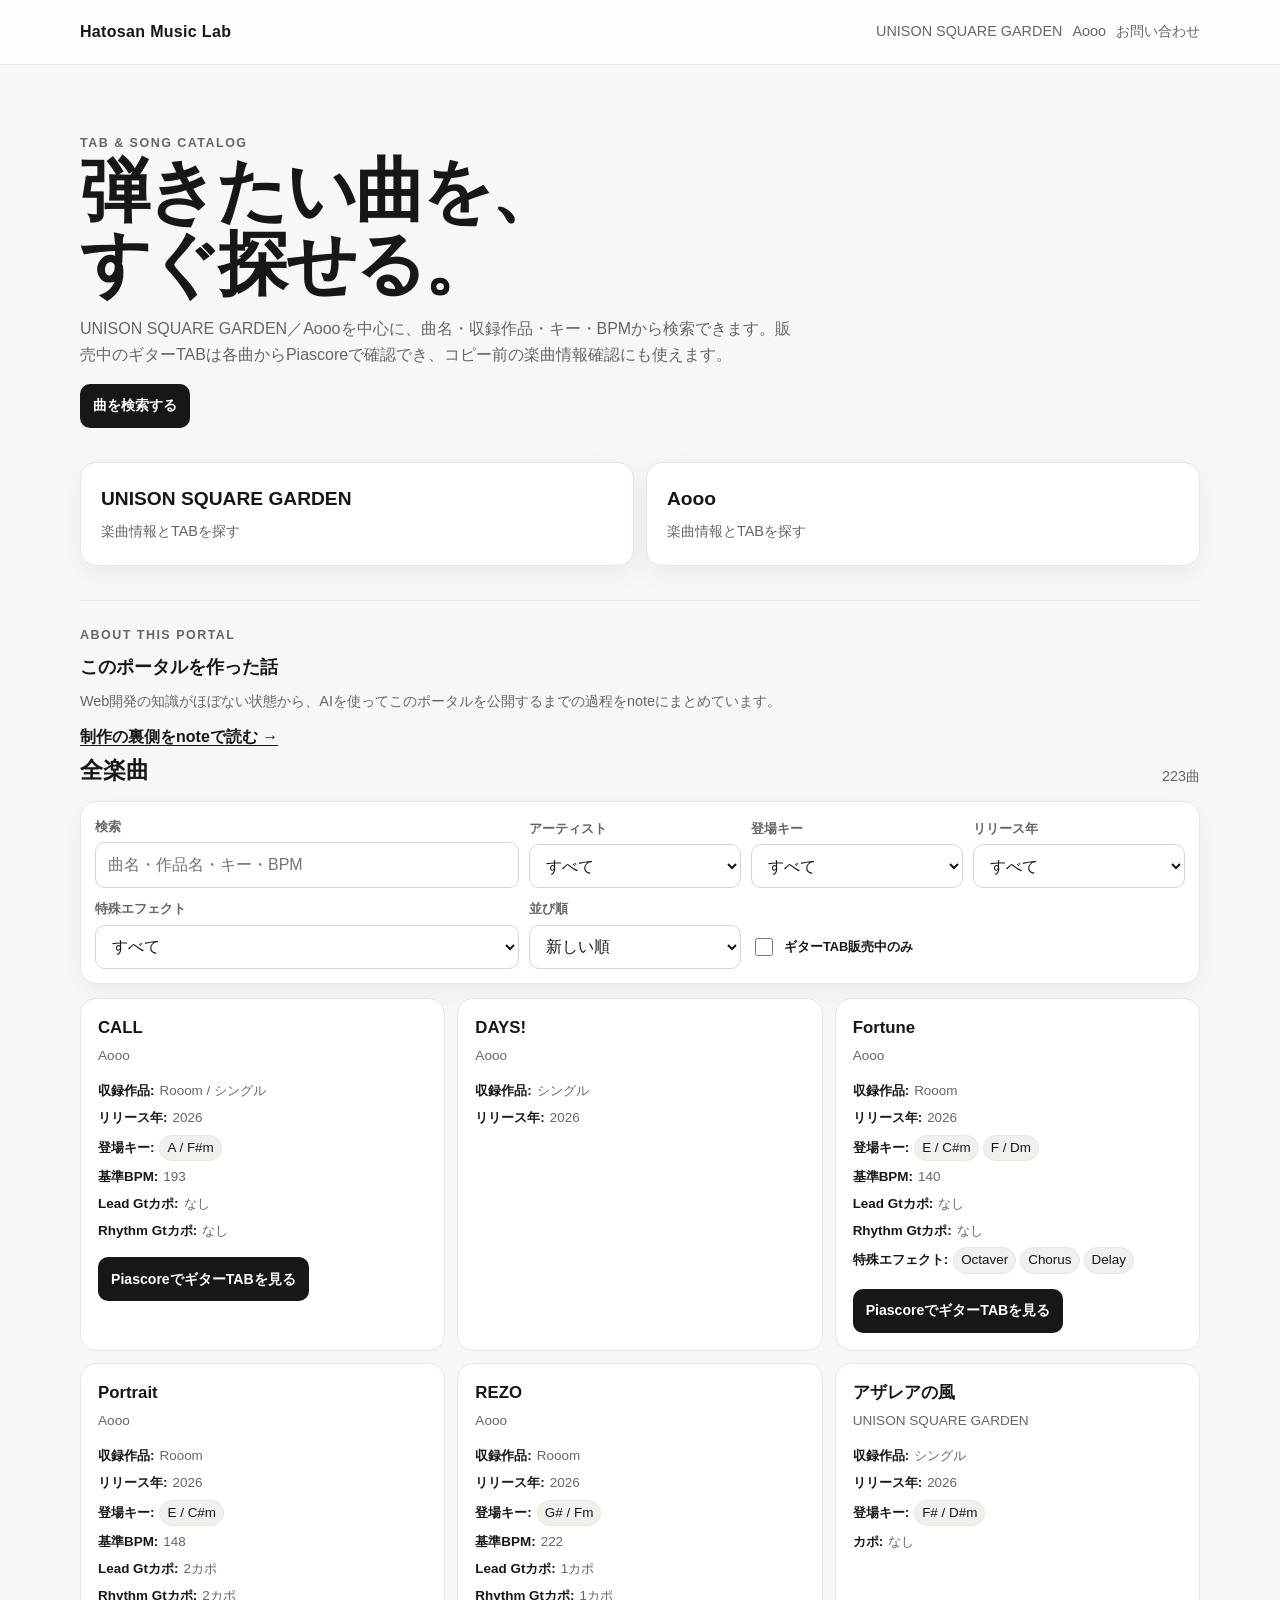
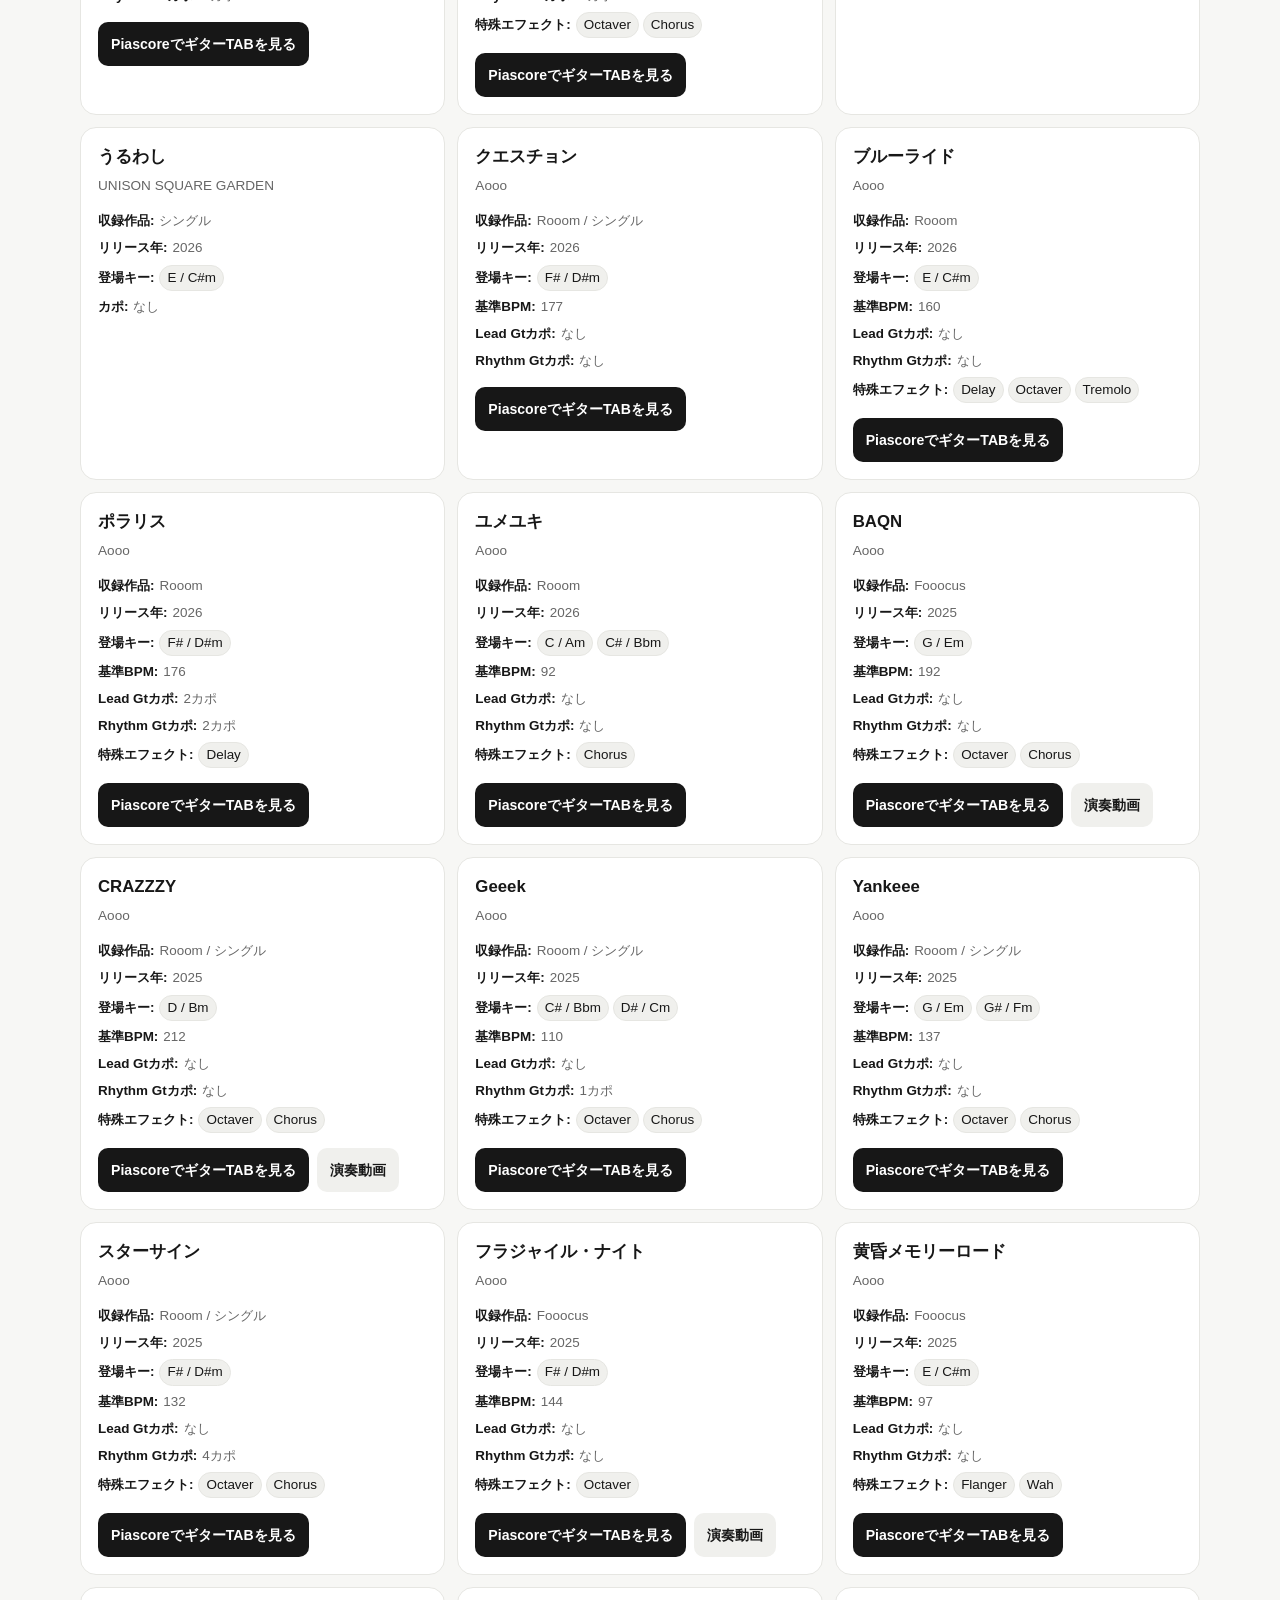
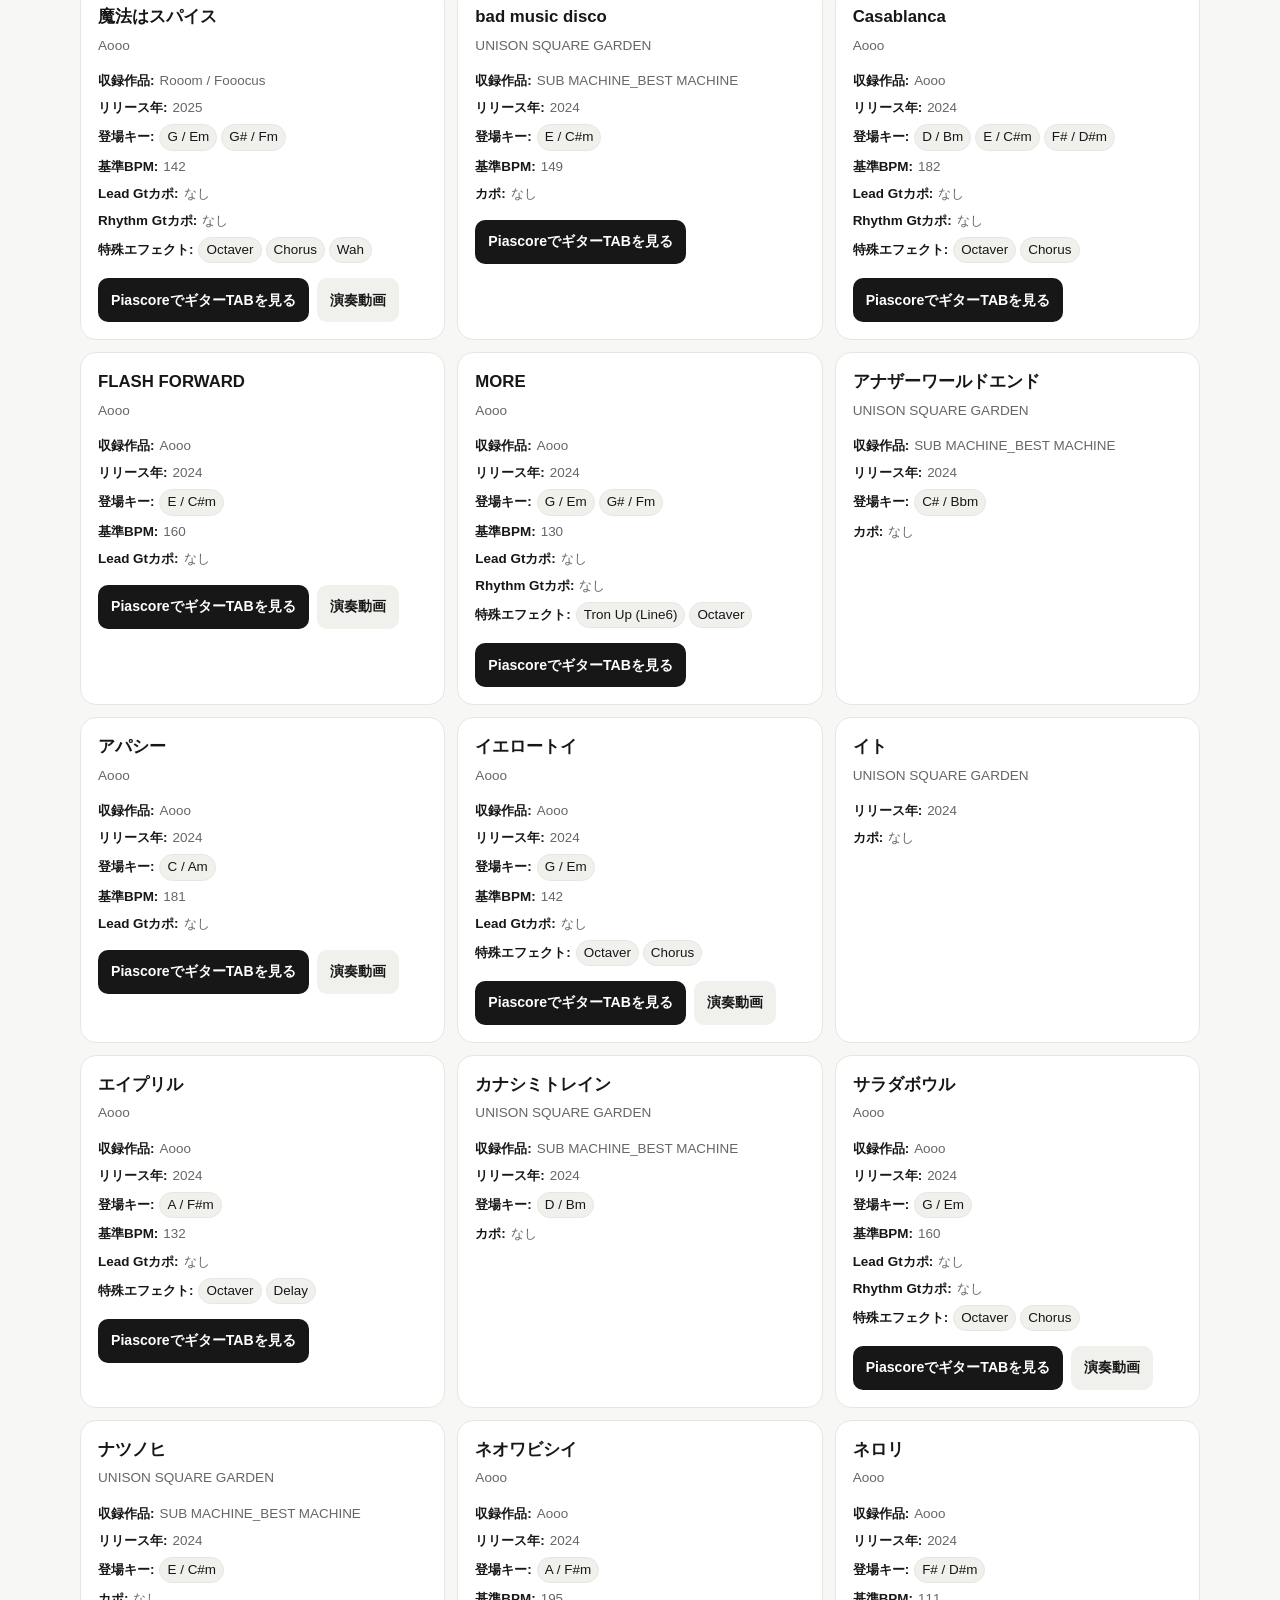
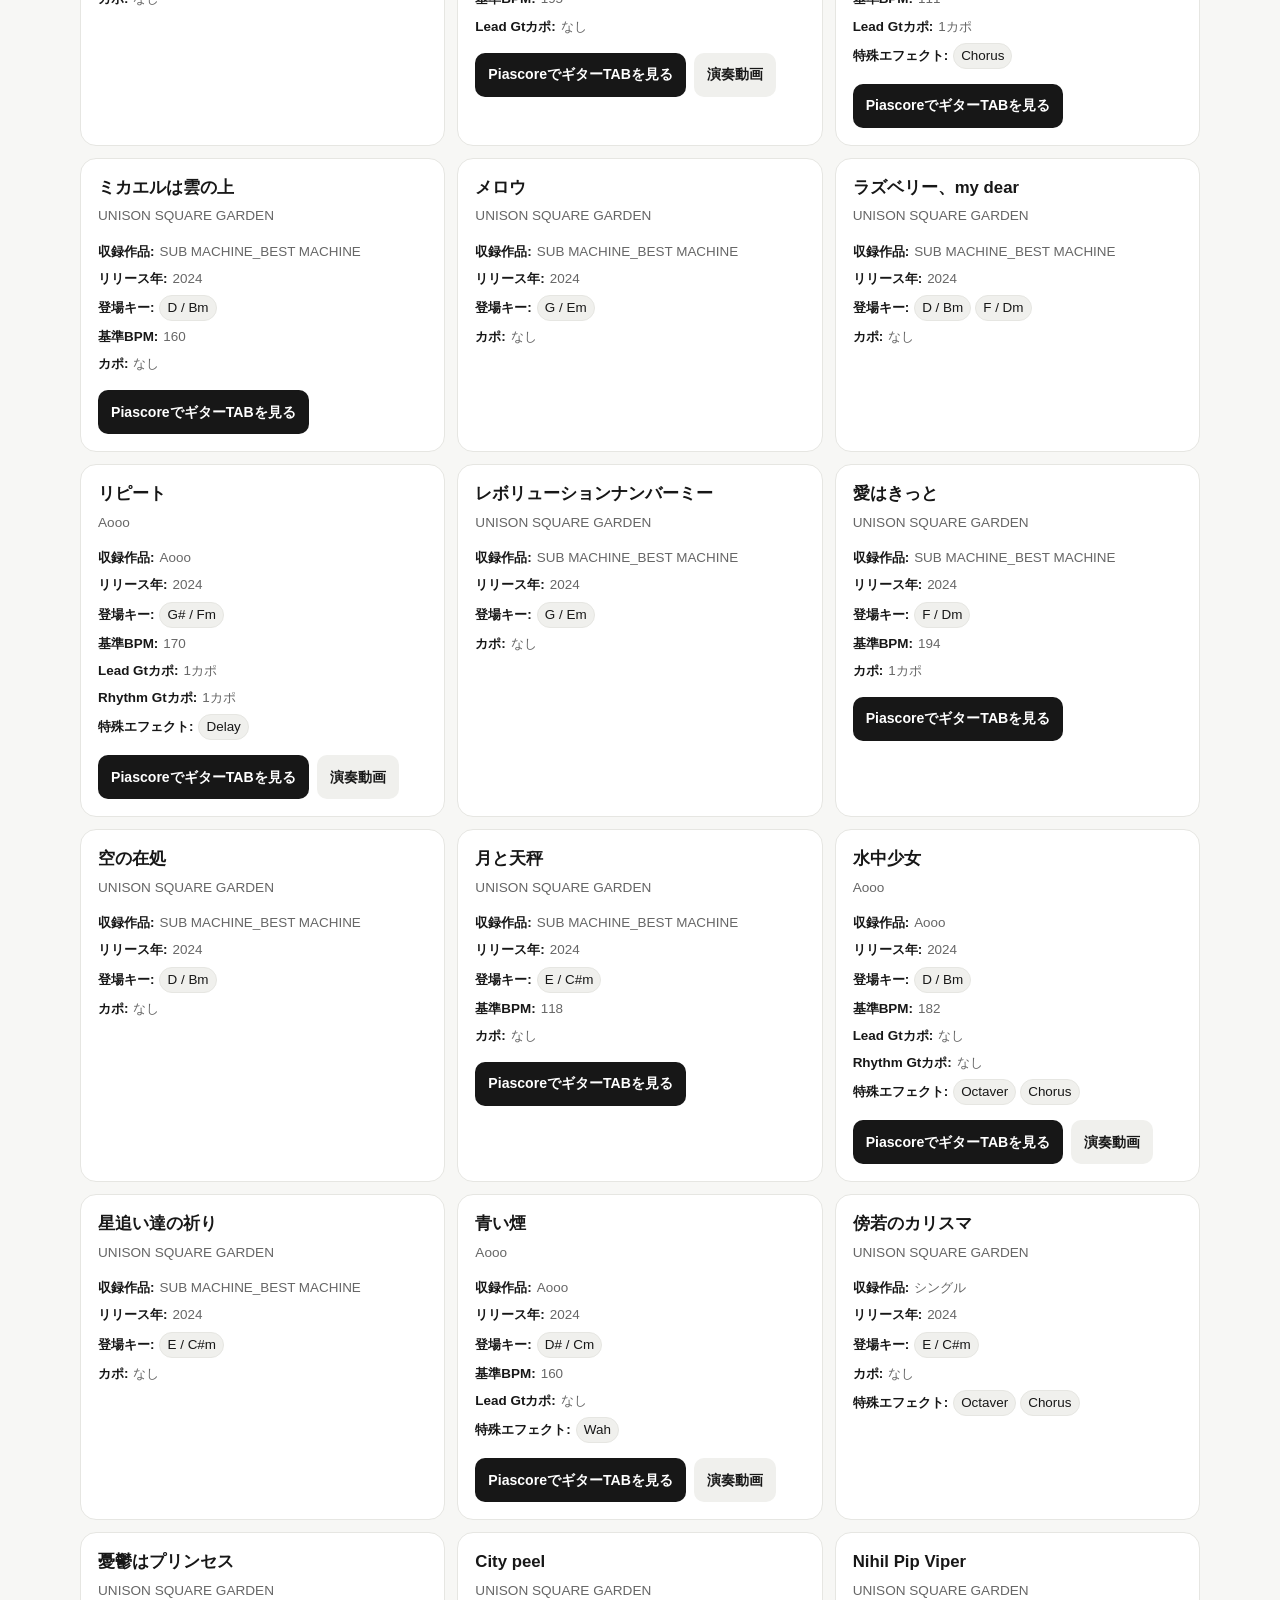
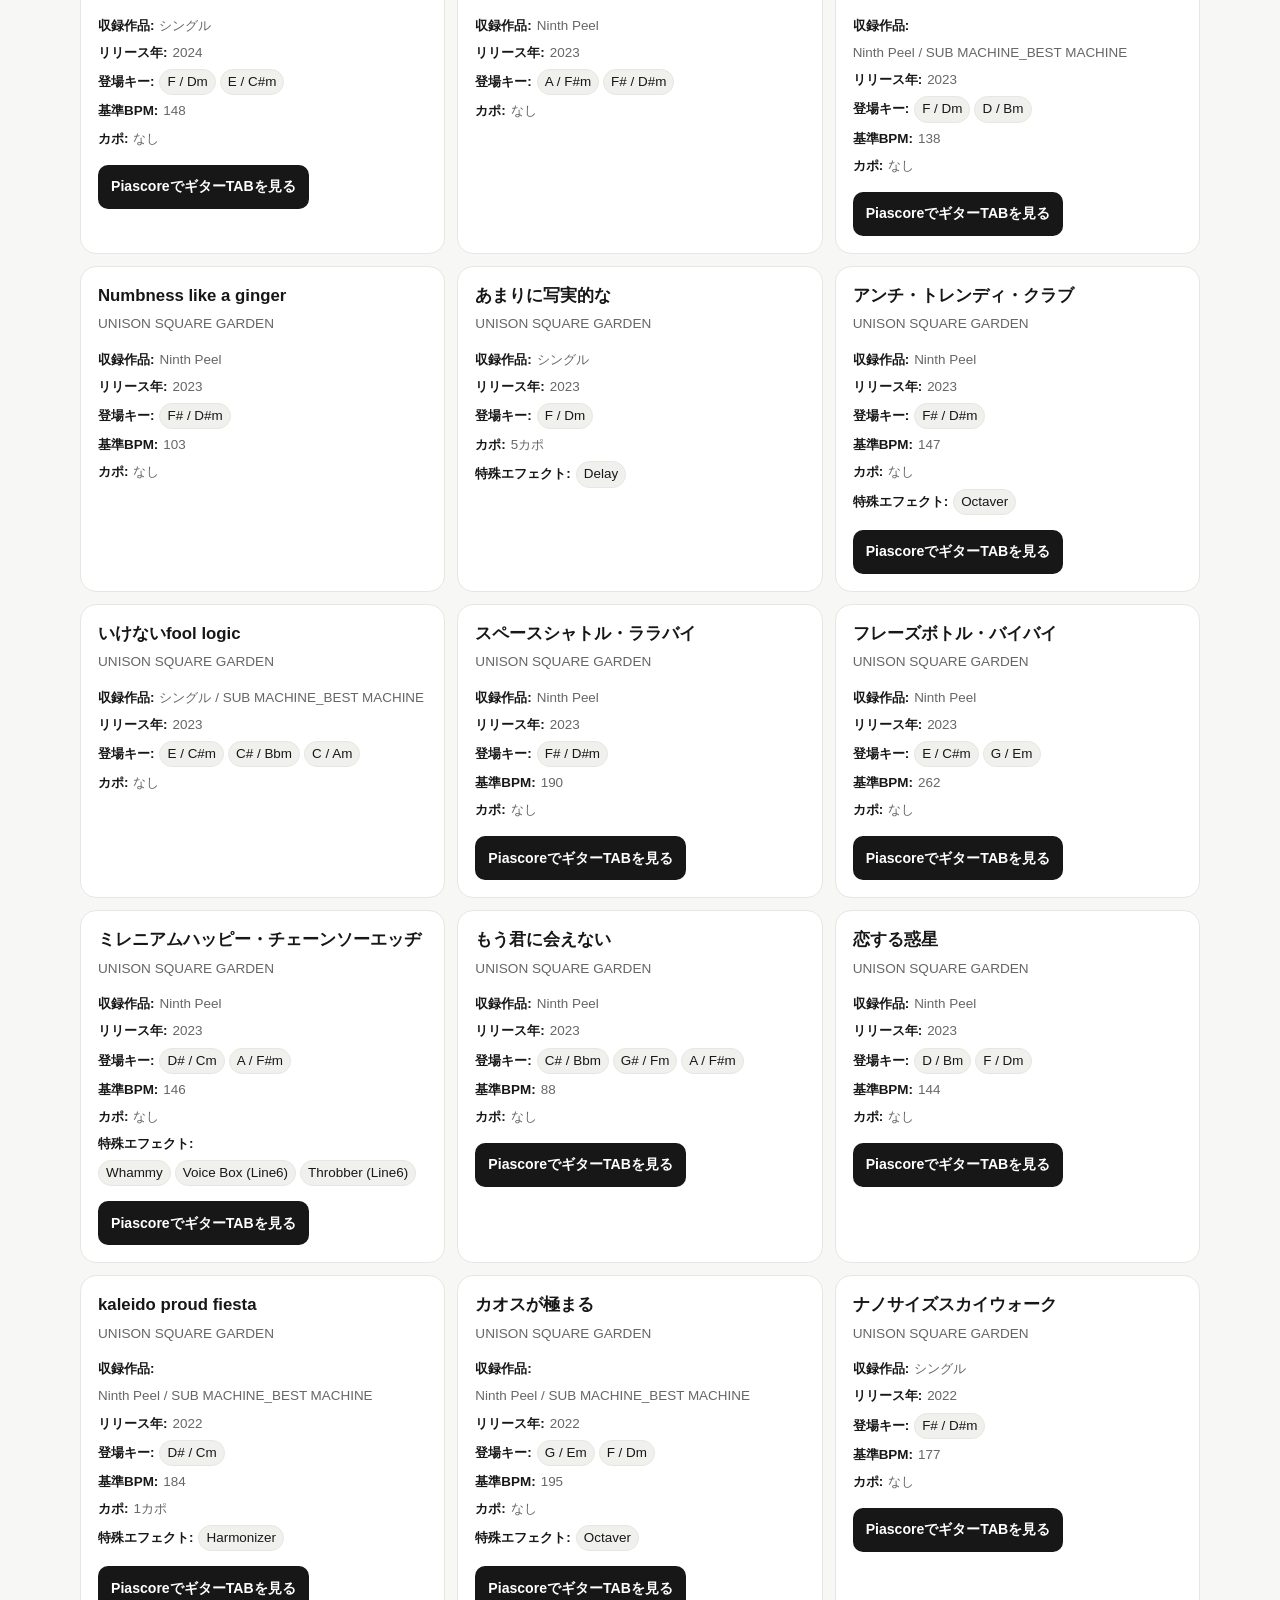
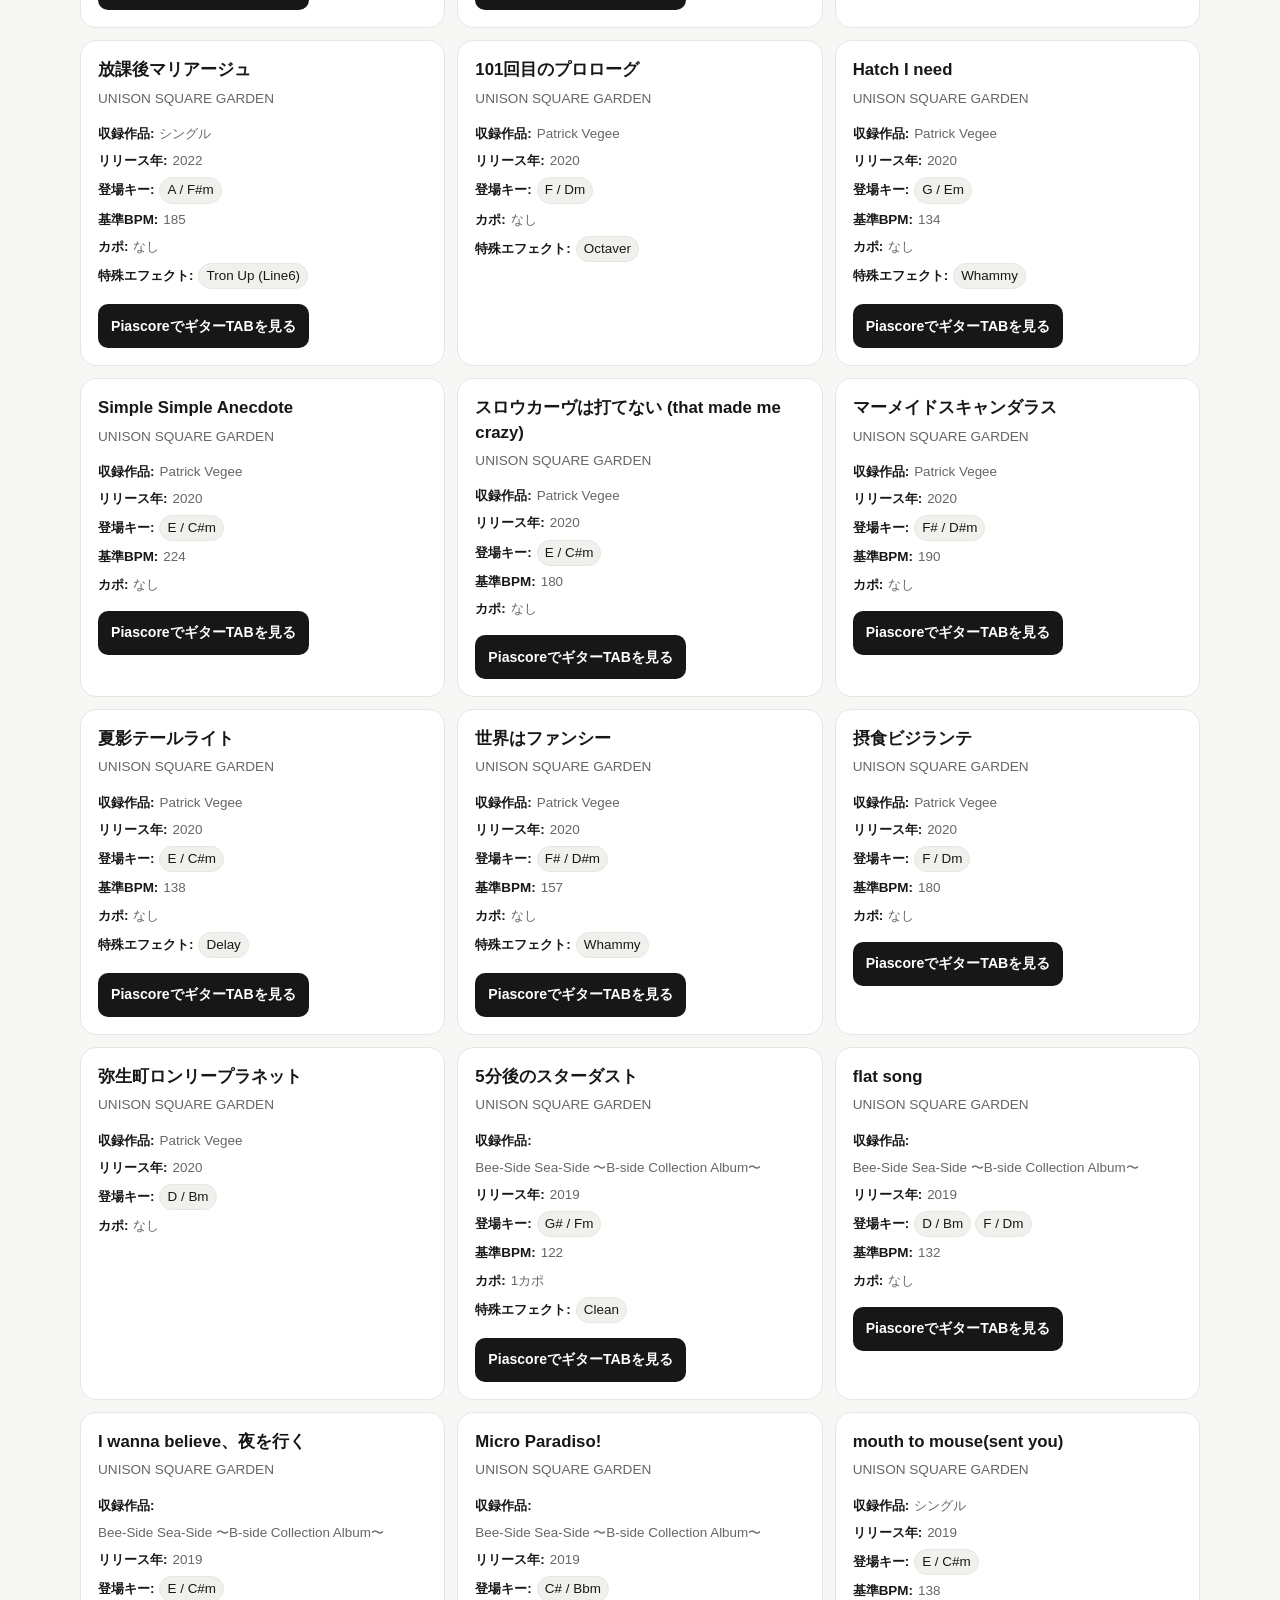
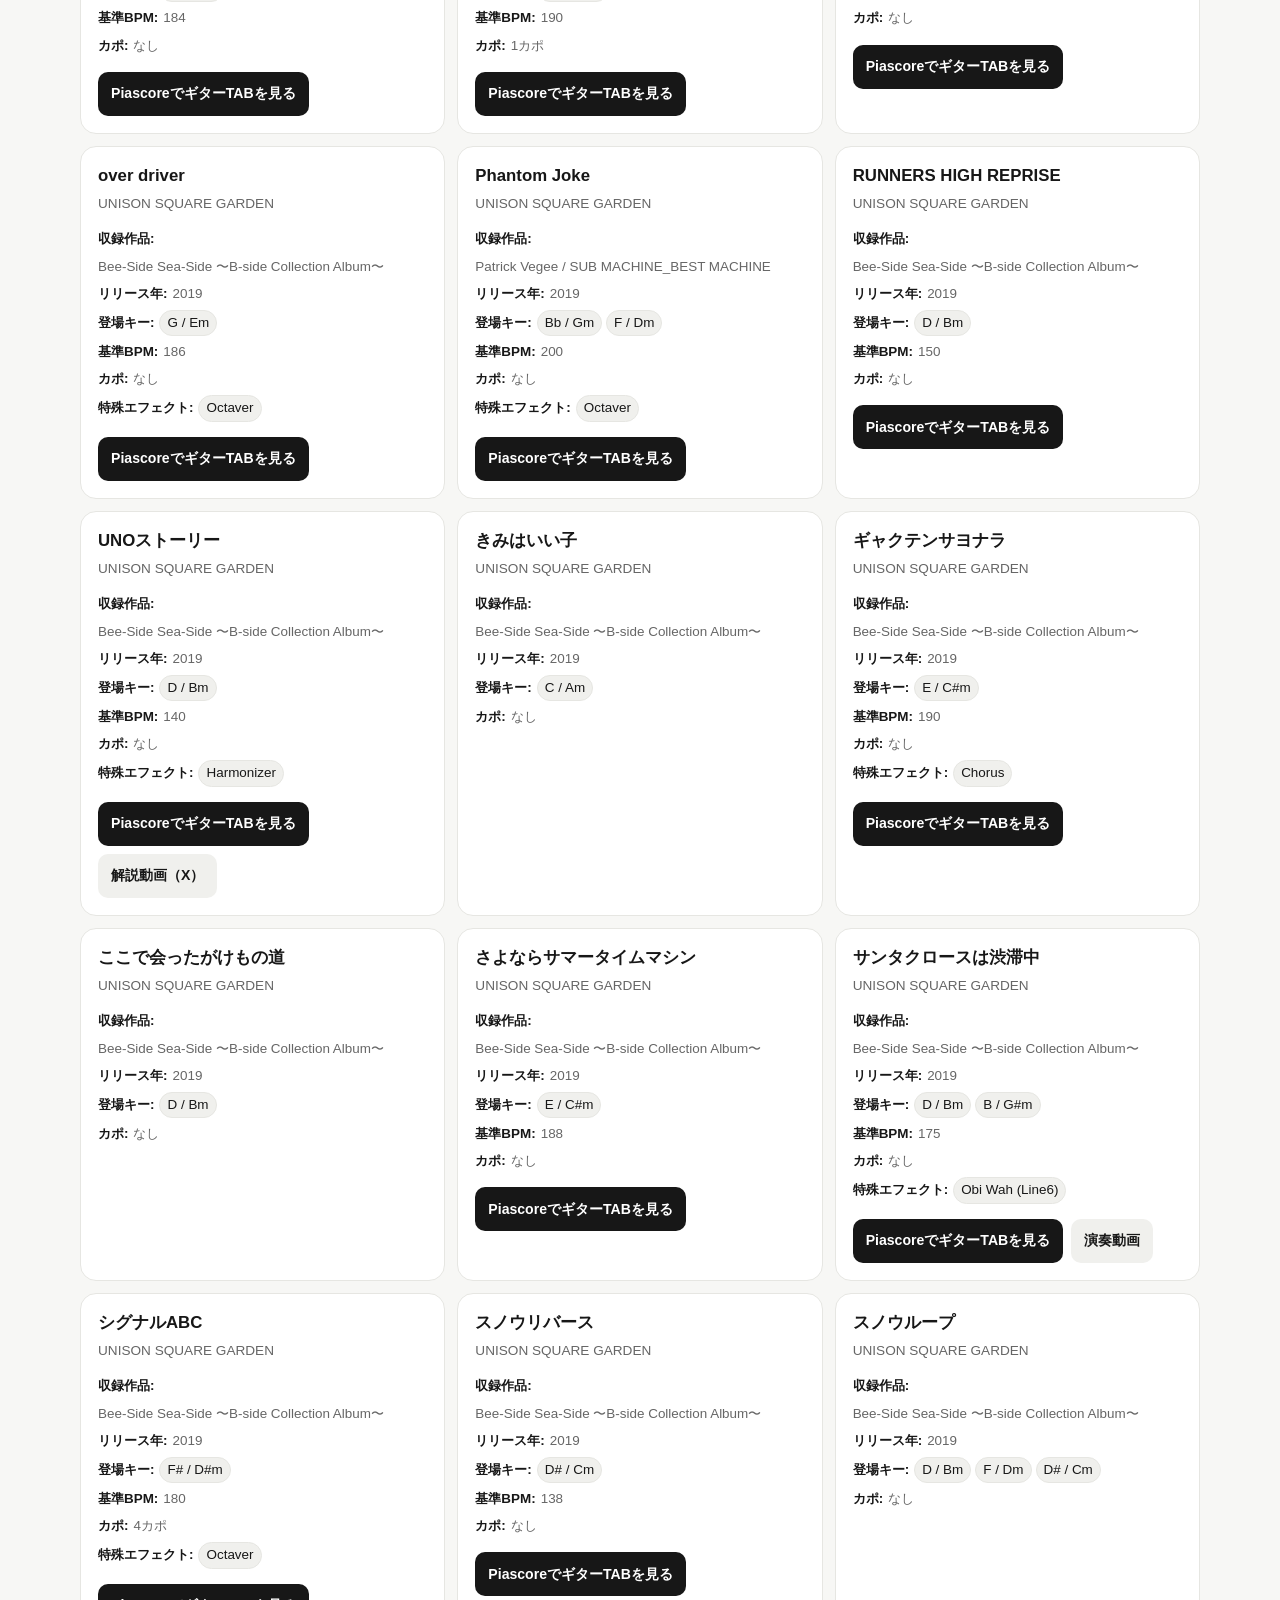
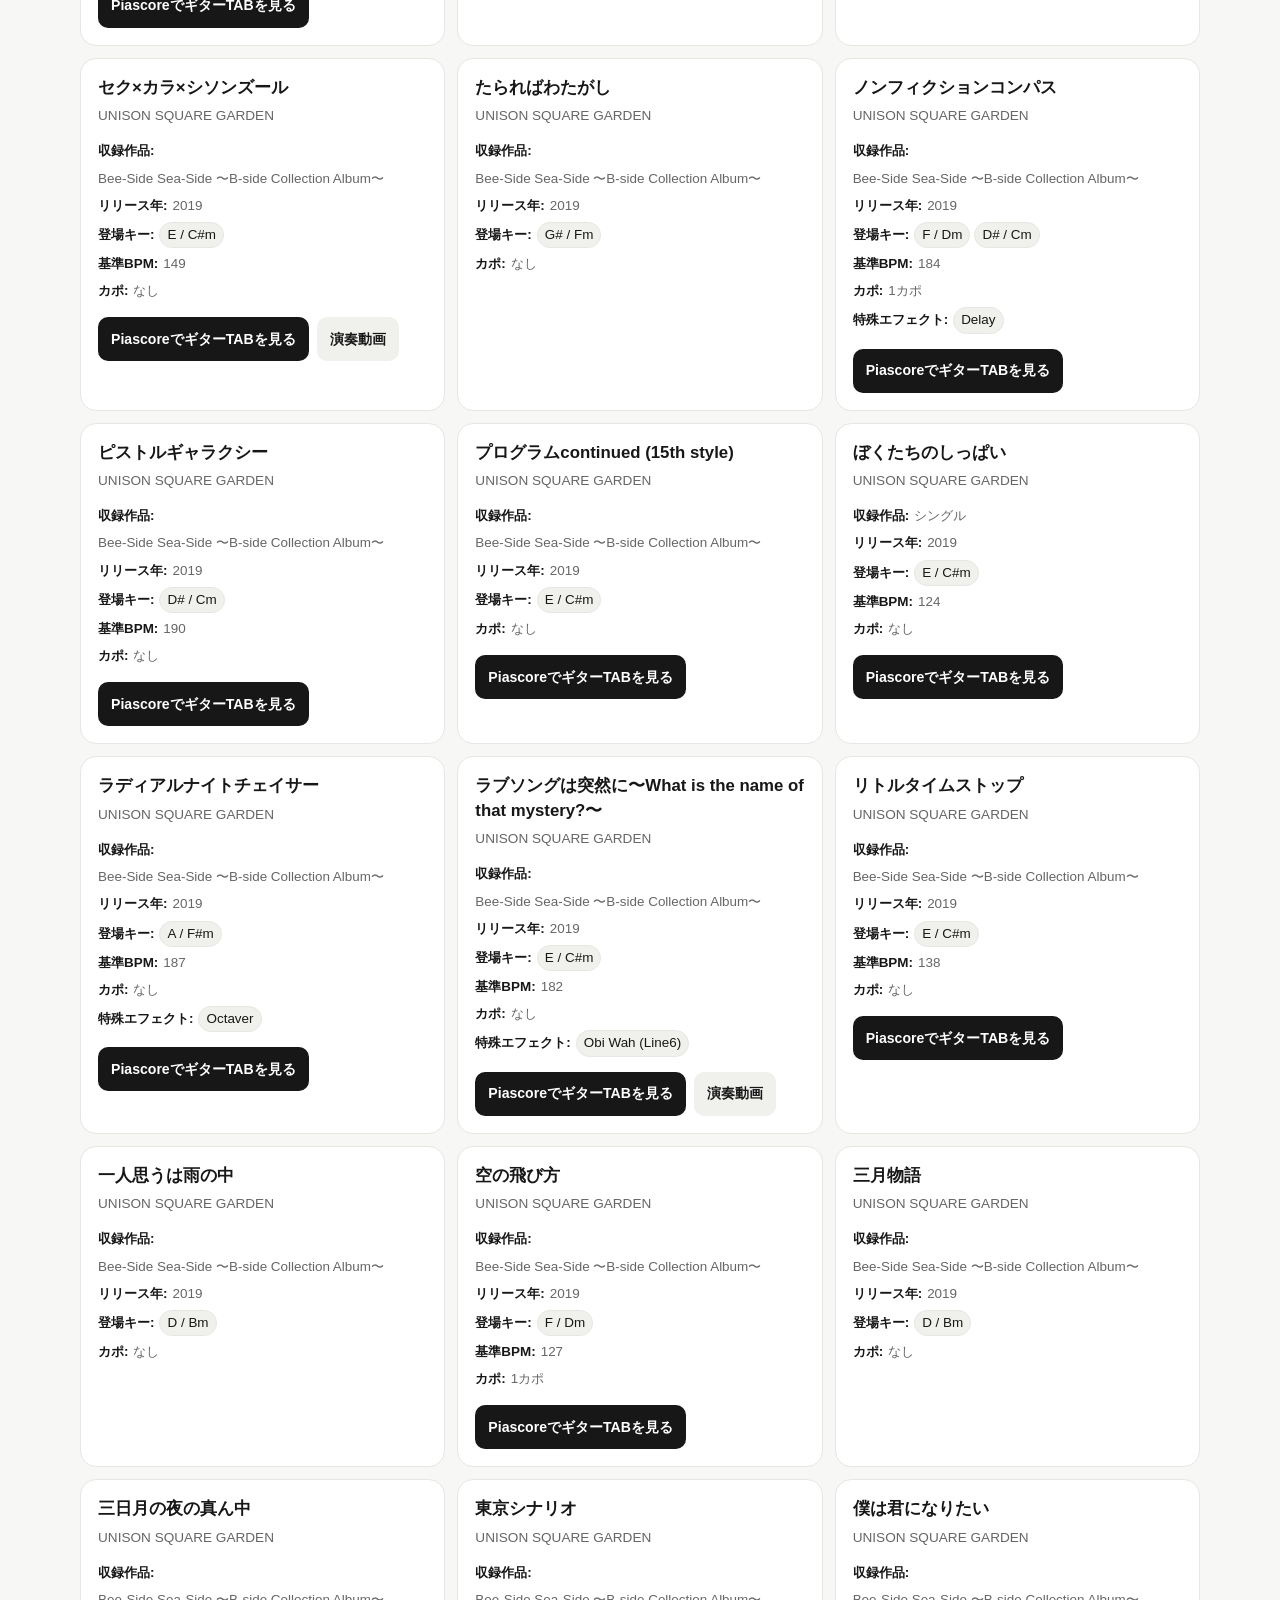
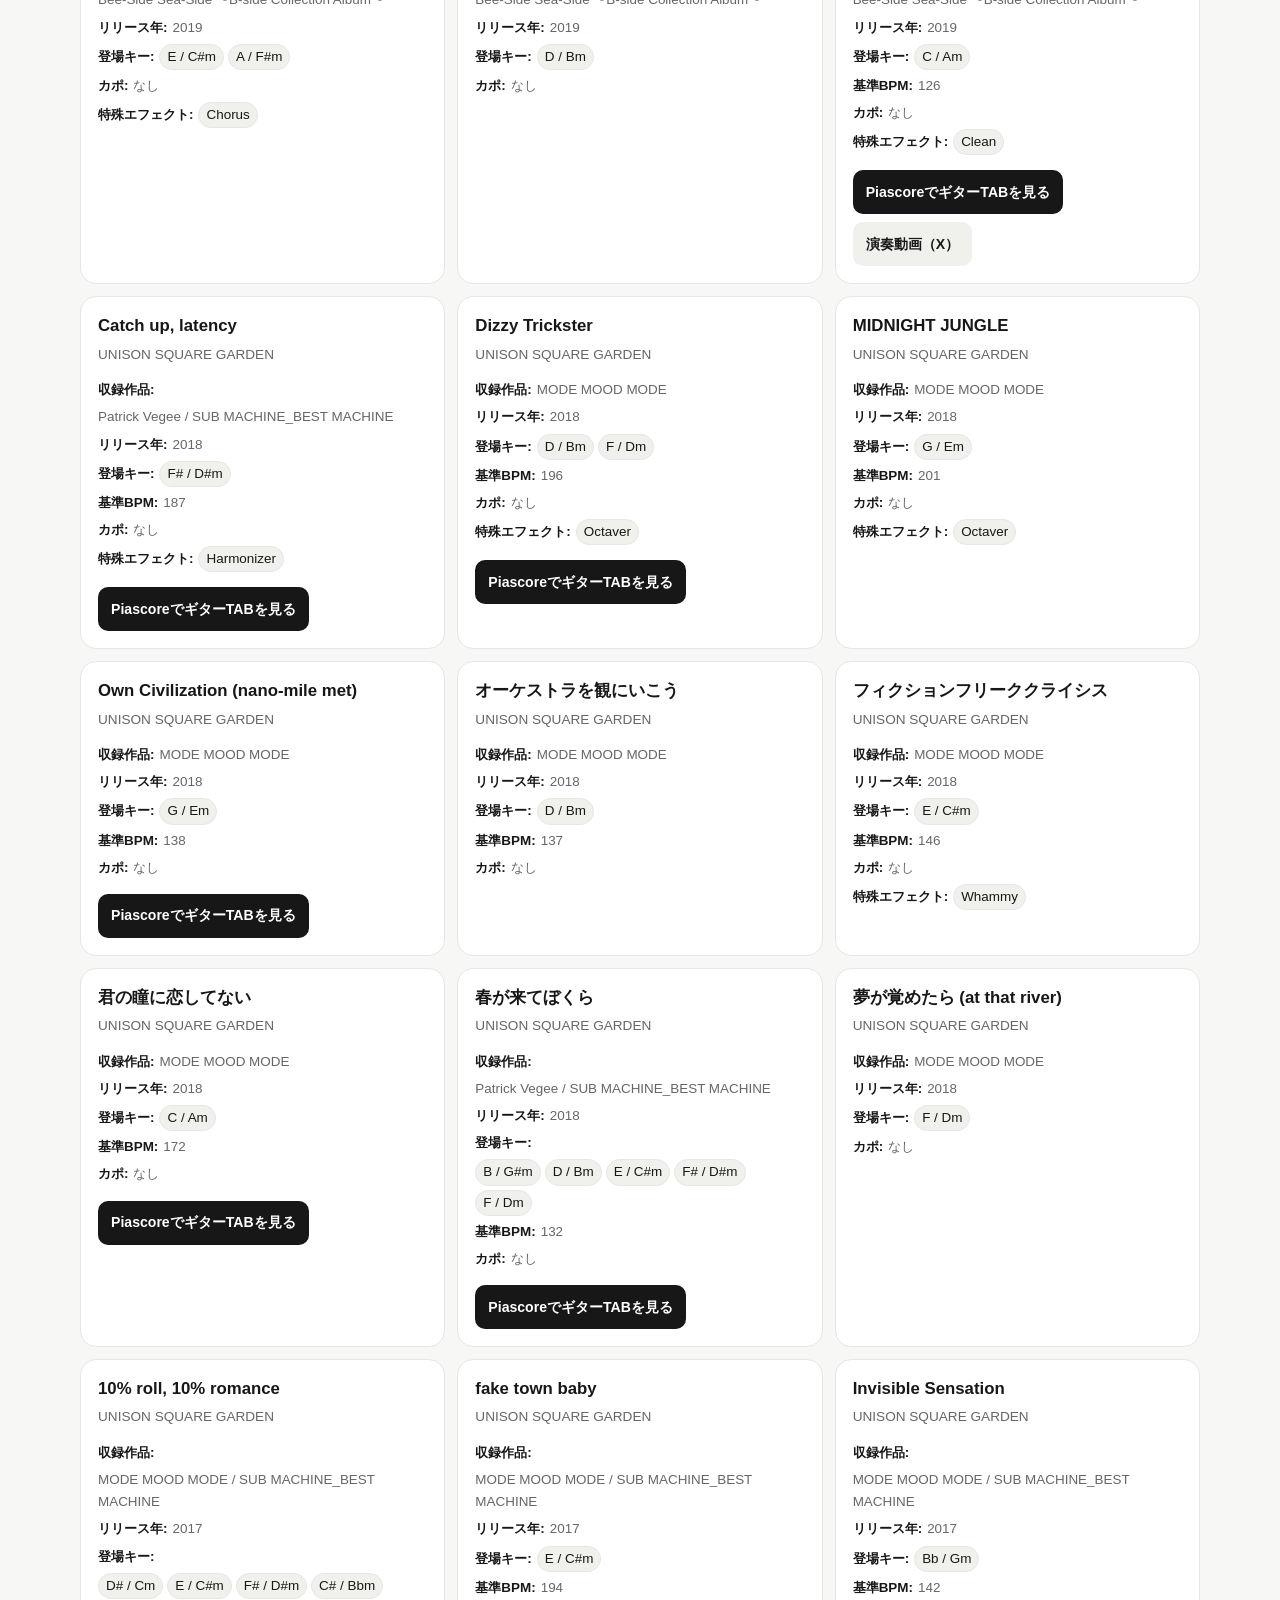
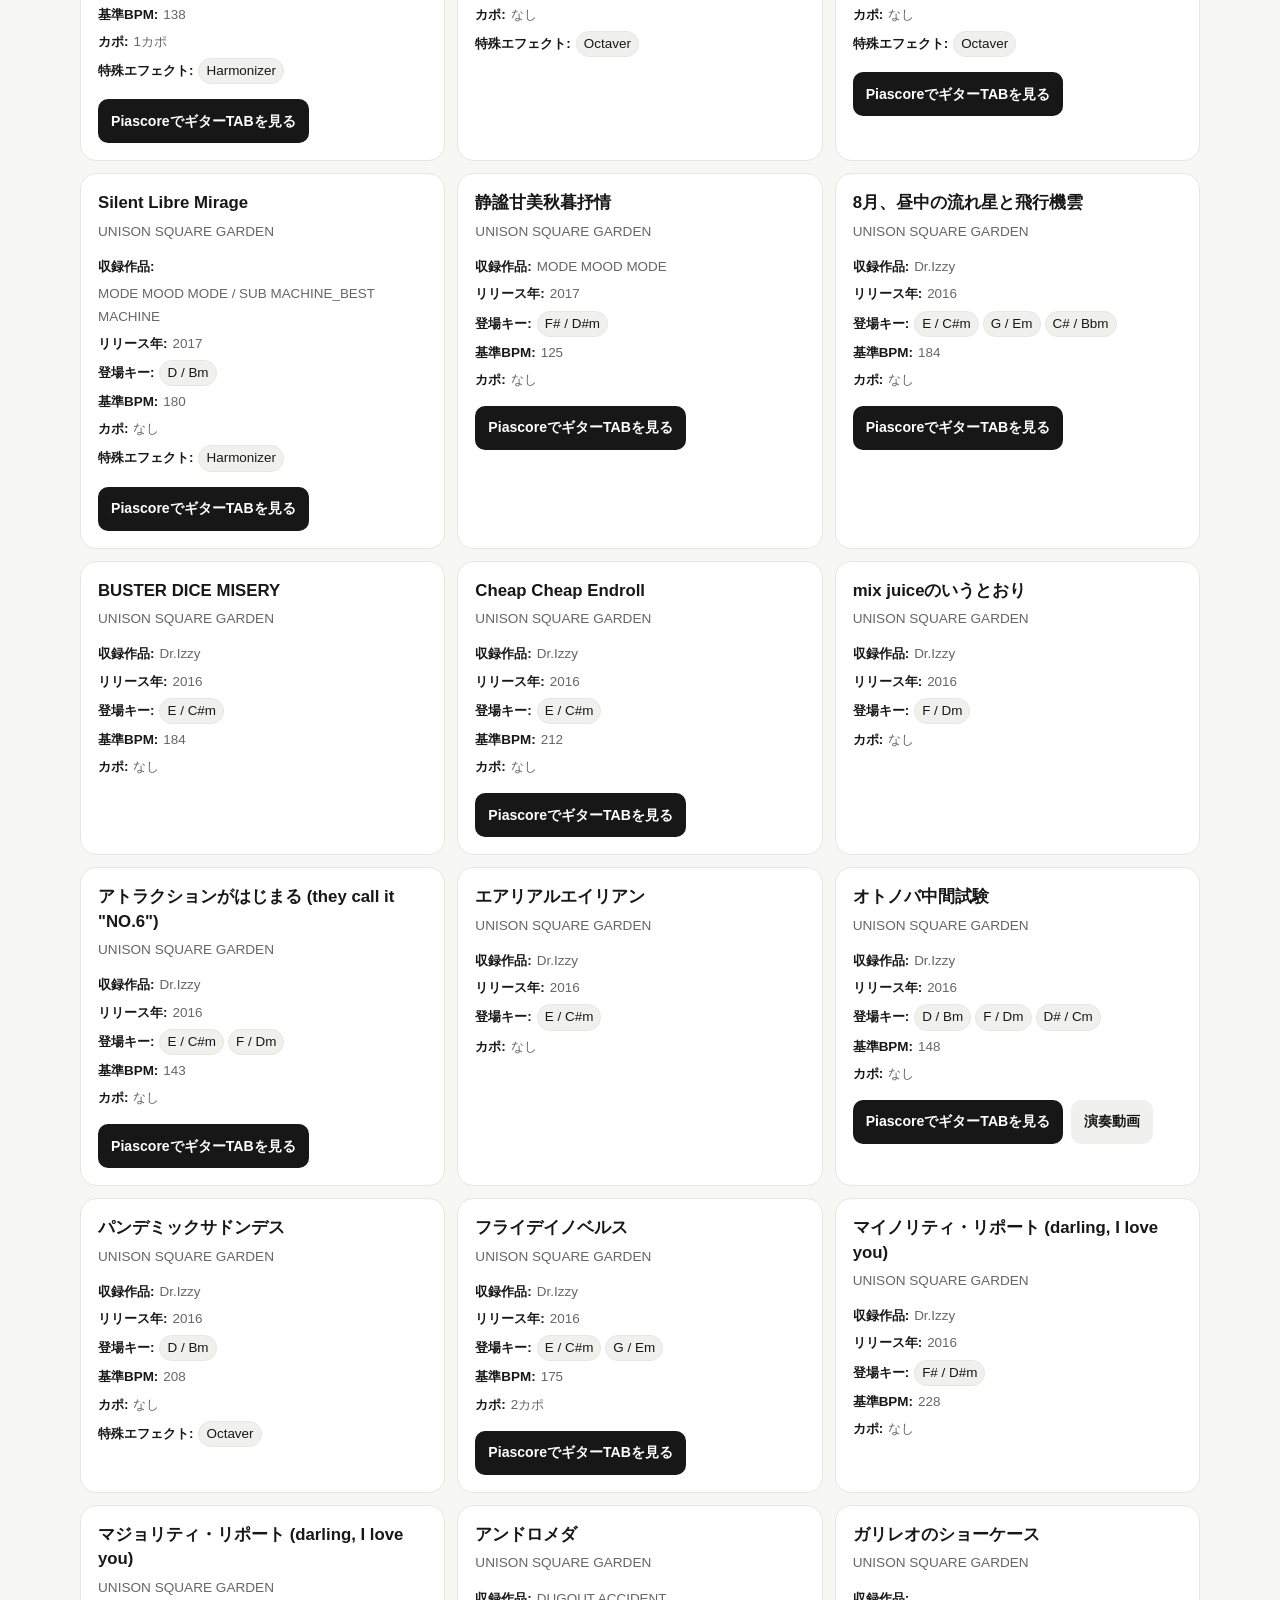
==== index.html @ ae17e882 "Move note story link above catalog" ====
<!doctype html>
<html lang="ja">
<head>
  <meta charset="utf-8">
  <meta name="viewport" content="width=device-width, initial-scale=1">
  <meta name="description" content="UNISON SQUARE GARDEN／Aoooを中心に、曲名・収録作品・キー・BPMから楽曲を検索し、販売中のギターTABや演奏動画を確認できます。">
  <link rel="canonical" href="https://hatosan-lab.github.io/music-tab-portal/">
  <meta property="og:title" content="ギターTAB・BPM・キー検索 | Hatosan Music Lab">
  <meta property="og:description" content="UNISON SQUARE GARDEN／Aoooを中心に、曲名・収録作品・キー・BPMから楽曲を検索し、販売中のギターTABや演奏動画を確認できます。">
  <meta property="og:url" content="https://hatosan-lab.github.io/music-tab-portal/">
  <meta property="og:type" content="website">
  <title>ギターTAB・BPM・キー検索 | Hatosan Music Lab</title>
  <link rel="stylesheet" href="assets/styles.css">
</head>
<body data-data-url="data/songs.json" data-capo-url="data/unison-capo.json" data-aooo-capo-url="data/aooo-capo.json">
  <header class="site-header">
    <div class="header-inner">
      <a class="brand" href="./">Hatosan Music Lab</a>
      <nav class="top-nav" aria-label="メインナビゲーション">
        <a href="tabs/unison/">UNISON SQUARE GARDEN</a>
        <a href="tabs/aooo/">Aooo</a>
        <a href="https://teal-freighter-656.notion.site/83170d19670b42d9b829fac219ff3265?pvs=105" target="_blank" rel="noopener noreferrer">お問い合わせ</a>
      </nav>
    </div>
  </header>
  <main>
    <section class="hero">
      <p class="eyebrow">TAB & SONG CATALOG</p>
      <h1>弾きたい曲を、<br>すぐ探せる。</h1>
      <p>UNISON SQUARE GARDEN／Aoooを中心に、曲名・収録作品・キー・BPMから検索できます。販売中のギターTABは各曲からPiascoreで確認でき、コピー前の楽曲情報確認にも使えます。</p>
      <div class="actions"><a class="button" href="#catalog">曲を検索する</a></div>
    </section>
    <section class="focus-links" aria-label="主要アーティスト">
      <a class="focus-card" href="tabs/unison/">
        <strong>UNISON SQUARE GARDEN</strong>
        <span>楽曲情報とTABを探す</span>
      </a>
      <a class="focus-card" href="tabs/aooo/">
        <strong>Aooo</strong>
        <span>楽曲情報とTABを探す</span>
      </a>
    </section>
    <section class="portal-story" aria-labelledby="portalStoryTitle">
      <p class="eyebrow">ABOUT THIS PORTAL</p>
      <h2 id="portalStoryTitle">このポータルを作った話</h2>
      <p>Web開発の知識がほぼない状態から、AIを使ってこのポータルを公開するまでの過程をnoteにまとめています。</p>
      <a class="portal-story-link" href="https://note.com/hatosan_lab/n/n9f8bd09958d0" target="_blank" rel="noopener noreferrer">制作の裏側をnoteで読む →</a>
    </section>
    <section class="catalog" id="catalog">
      <div class="catalog-heading">
        <h2>全楽曲</h2>
        <p id="resultCount" class="result-count" aria-live="polite">読み込み中</p>
      </div>
      <div class="filters" aria-label="楽曲の絞り込み">
        <div class="field">
          <label for="searchInput">検索</label>
          <input id="searchInput" type="search" placeholder="曲名・作品名・キー・BPM" autocomplete="off">
        </div>
        <div class="field">
          <label for="artistFilter">アーティスト</label>
          <select id="artistFilter"><option value="">すべて</option></select>
        </div>
        <div class="field">
          <label for="keyFilter">登場キー</label>
          <select id="keyFilter"><option value="">すべて</option></select>
        </div>
        <div class="field">
          <label for="yearFilter">リリース年</label>
          <select id="yearFilter"><option value="">すべて</option></select>
        </div>
        <div class="field">
          <label for="effectFilter">特殊エフェクト</label>
          <select id="effectFilter"><option value="">すべて</option></select>
        </div>
        <div class="field">
          <label for="sortSelect">並び順</label>
          <select id="sortSelect">
            <option value="year-desc">新しい順</option>
            <option value="title">曲名順</option>
            <option value="bpm">BPM順</option>
          </select>
        </div>
        <div class="checkbox-field">
          <label class="checkbox-label"><input id="tabOnly" type="checkbox">ギターTAB販売中のみ</label>
        </div>
      </div>
      <div id="songGrid" class="song-grid" aria-live="polite"></div>
    </section>
  </main>
  <footer class="site-footer">
    <div class="footer-inner">楽曲データは管理DBの確認済み情報のみを掲載しています。</div>
  </footer>
  <script src="assets/app.js?v=20260912-xvideo1" defer></script>
</body>
</html>
---- assets/styles.css ----
:root {
  color-scheme: light;
  --bg: #f7f7f5;
  --surface: #ffffff;
  --text: #171717;
  --muted: #666666;
  --line: #e6e6e2;
  --accent: #171717;
  --soft: #f0f0ed;
  --radius: 16px;
  --shadow: 0 8px 28px rgba(0, 0, 0, 0.05);
}

* { box-sizing: border-box; }

html { scroll-behavior: smooth; }

body {
  margin: 0;
  background: var(--bg);
  color: var(--text);
  font-family: -apple-system, BlinkMacSystemFont, "Segoe UI", "Hiragino Kaku Gothic ProN",
    "Hiragino Sans", "Yu Gothic UI", "Yu Gothic", Meiryo, sans-serif;
  line-height: 1.65;
}

a { color: inherit; }

.site-header {
  border-bottom: 1px solid var(--line);
  background: rgba(255, 255, 255, 0.94);
}

.header-inner,
main,
.footer-inner {
  width: min(1120px, calc(100% - 32px));
  margin: 0 auto;
}

.header-inner {
  min-height: 64px;
  display: flex;
  align-items: center;
  justify-content: space-between;
  gap: 16px;
}

.brand {
  font-weight: 800;
  letter-spacing: 0.02em;
  text-decoration: none;
}

.top-nav {
  display: flex;
  gap: 10px;
  flex-wrap: wrap;
  justify-content: flex-end;
}

.top-nav a {
  color: var(--muted);
  text-decoration: none;
  font-size: 0.9rem;
}

.top-nav a[aria-current="page"] {
  color: var(--text);
  font-weight: 700;
}

main { padding: 34px 0 64px; }

.hero {
  padding: 18px 0 28px;
}

.eyebrow {
  margin: 0 0 8px;
  color: var(--muted);
  font-size: 0.78rem;
  font-weight: 800;
  letter-spacing: 0.12em;
  text-transform: uppercase;
}

h1 {
  margin: 0;
  font-size: clamp(2rem, 8vw, 4.4rem);
  line-height: 1.04;
  letter-spacing: -0.04em;
  overflow-wrap: anywhere;
}

.hero p {
  max-width: 720px;
  margin: 16px 0 0;
  color: var(--muted);
}

.focus-links {
  display: grid;
  gap: 12px;
  margin: 6px 0 30px;
}

.focus-card {
  display: block;
  padding: 20px;
  border: 1px solid var(--line);
  border-radius: var(--radius);
  background: var(--surface);
  box-shadow: var(--shadow);
  text-decoration: none;
}

.focus-card strong {
  display: block;
  margin-bottom: 4px;
  font-size: 1.2rem;
}

.focus-card span {
  color: var(--muted);
  font-size: 0.9rem;
}

.catalog {
  scroll-margin-top: 16px;
}

.catalog-heading {
  display: flex;
  align-items: end;
  justify-content: space-between;
  gap: 16px;
  margin-bottom: 12px;
}

.catalog-heading h2 {
  margin: 0;
  font-size: 1.45rem;
}

.result-count {
  margin: 0;
  color: var(--muted);
  font-size: 0.9rem;
  white-space: nowrap;
}

.filters {
  display: grid;
  gap: 10px;
  padding: 14px;
  border: 1px solid var(--line);
  border-radius: var(--radius);
  background: var(--surface);
  box-shadow: var(--shadow);
}

.field label,
.checkbox-label {
  display: block;
  margin-bottom: 5px;
  color: var(--muted);
  font-size: 0.8rem;
  font-weight: 700;
}

input[type="search"],
select {
  width: 100%;
  min-height: 44px;
  padding: 9px 12px;
  border: 1px solid #d6d6d1;
  border-radius: 10px;
  background: #fff;
  color: var(--text);
  font: inherit;
}

input:focus,
select:focus,
a:focus-visible {
  outline: 3px solid rgba(23, 23, 23, 0.18);
  outline-offset: 2px;
}

.checkbox-field {
  min-height: 44px;
  display: flex;
  align-items: center;
}

.checkbox-label {
  display: flex;
  align-items: center;
  gap: 8px;
  margin: 0;
  color: var(--text);
}

.checkbox-label input {
  width: 18px;
  height: 18px;
}

.song-grid {
  display: grid;
  gap: 12px;
  margin-top: 14px;
}

.song-card {
  min-width: 0;
  padding: 17px;
  border: 1px solid var(--line);
  border-radius: var(--radius);
  background: var(--surface);
}

.song-card h3 {
  margin: 0;
  font-size: 1.05rem;
  line-height: 1.45;
  overflow-wrap: anywhere;
}

.artist {
  margin: 5px 0 0;
  color: var(--muted);
  font-size: 0.85rem;
}

.meta {
  display: flex;
  flex-wrap: wrap;
  gap: 6px;
  margin: 13px 0 0;
  padding: 0;
  list-style: none;
}

.meta li {
  padding: 4px 8px;
  border-radius: 999px;
  background: var(--soft);
  font-size: 0.78rem;
}

.detail-list {
  display: grid;
  gap: 5px;
  margin: 13px 0 0;
  color: var(--muted);
  font-size: 0.84rem;
}

.detail-list div {
  overflow-wrap: anywhere;
}

.detail-list strong {
  color: var(--text);
  font-weight: 700;
}

.detail-row {
  display: flex;
  flex-wrap: wrap;
  align-items: baseline;
  gap: 5px;
}

.key-chips {
  display: inline-flex;
  flex-wrap: wrap;
  gap: 4px;
}

.key-chip {
  display: inline-block;
  padding: 1px 7px;
  border: 1px solid var(--line);
  border-radius: 999px;
  background: var(--soft);
  color: var(--text);
  white-space: nowrap;
}

.actions {
  display: flex;
  flex-wrap: wrap;
  gap: 8px;
  margin-top: 15px;
}

.button {
  min-height: 44px;
  display: inline-flex;
  align-items: center;
  justify-content: center;
  padding: 9px 13px;
  border-radius: 10px;
  background: var(--accent);
  color: #fff;
  text-decoration: none;
  font-size: 0.88rem;
  font-weight: 750;
}

.button.secondary {
  background: var(--soft);
  color: var(--text);
}

.empty,
.error {
  margin-top: 14px;
  padding: 18px;
  border: 1px solid var(--line);
  border-radius: var(--radius);
  background: var(--surface);
  color: var(--muted);
}


.portal-story {
  margin-top: 34px;
  padding-top: 24px;
  border-top: 1px solid var(--line);
}

.portal-story h2 {
  margin: 0;
  font-size: 1.1rem;
}

.portal-story > p:not(.eyebrow) {
  max-width: 720px;
  margin: 8px 0 0;
  color: var(--muted);
  font-size: 0.9rem;
}

.portal-story-link {
  display: inline-block;
  margin-top: 10px;
  font-weight: 700;
  text-underline-offset: 3px;
}

.site-footer {
  border-top: 1px solid var(--line);
  background: var(--surface);
}

.footer-inner {
  padding: 24px 0;
  color: var(--muted);
  font-size: 0.8rem;
}

@media (min-width: 700px) {
  .focus-links { grid-template-columns: repeat(2, minmax(0, 1fr)); }
  .filters { grid-template-columns: minmax(240px, 2fr) repeat(3, minmax(130px, 1fr)); align-items: end; }
  .song-grid { grid-template-columns: repeat(2, minmax(0, 1fr)); }
}

@media (min-width: 1040px) {
  .song-grid { grid-template-columns: repeat(3, minmax(0, 1fr)); }
}

@media (prefers-reduced-motion: reduce) {
  html { scroll-behavior: auto; }
}
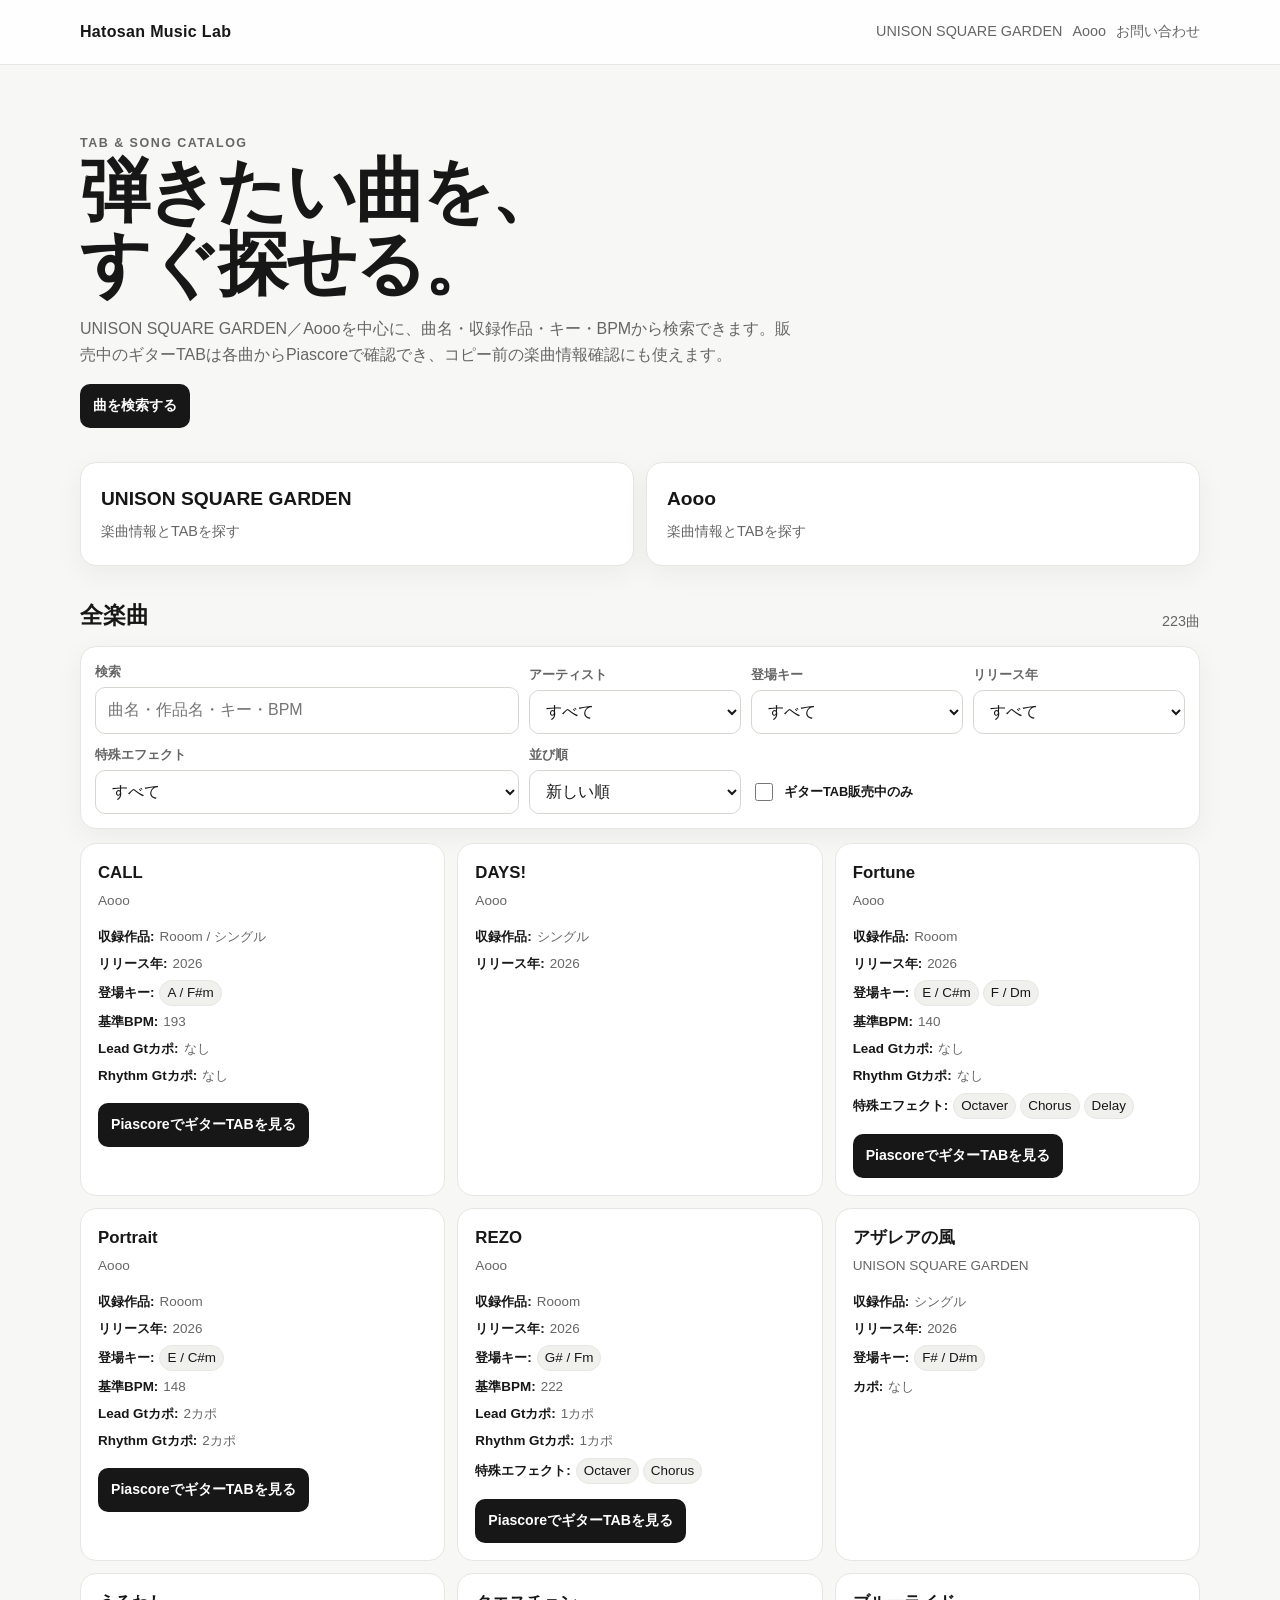
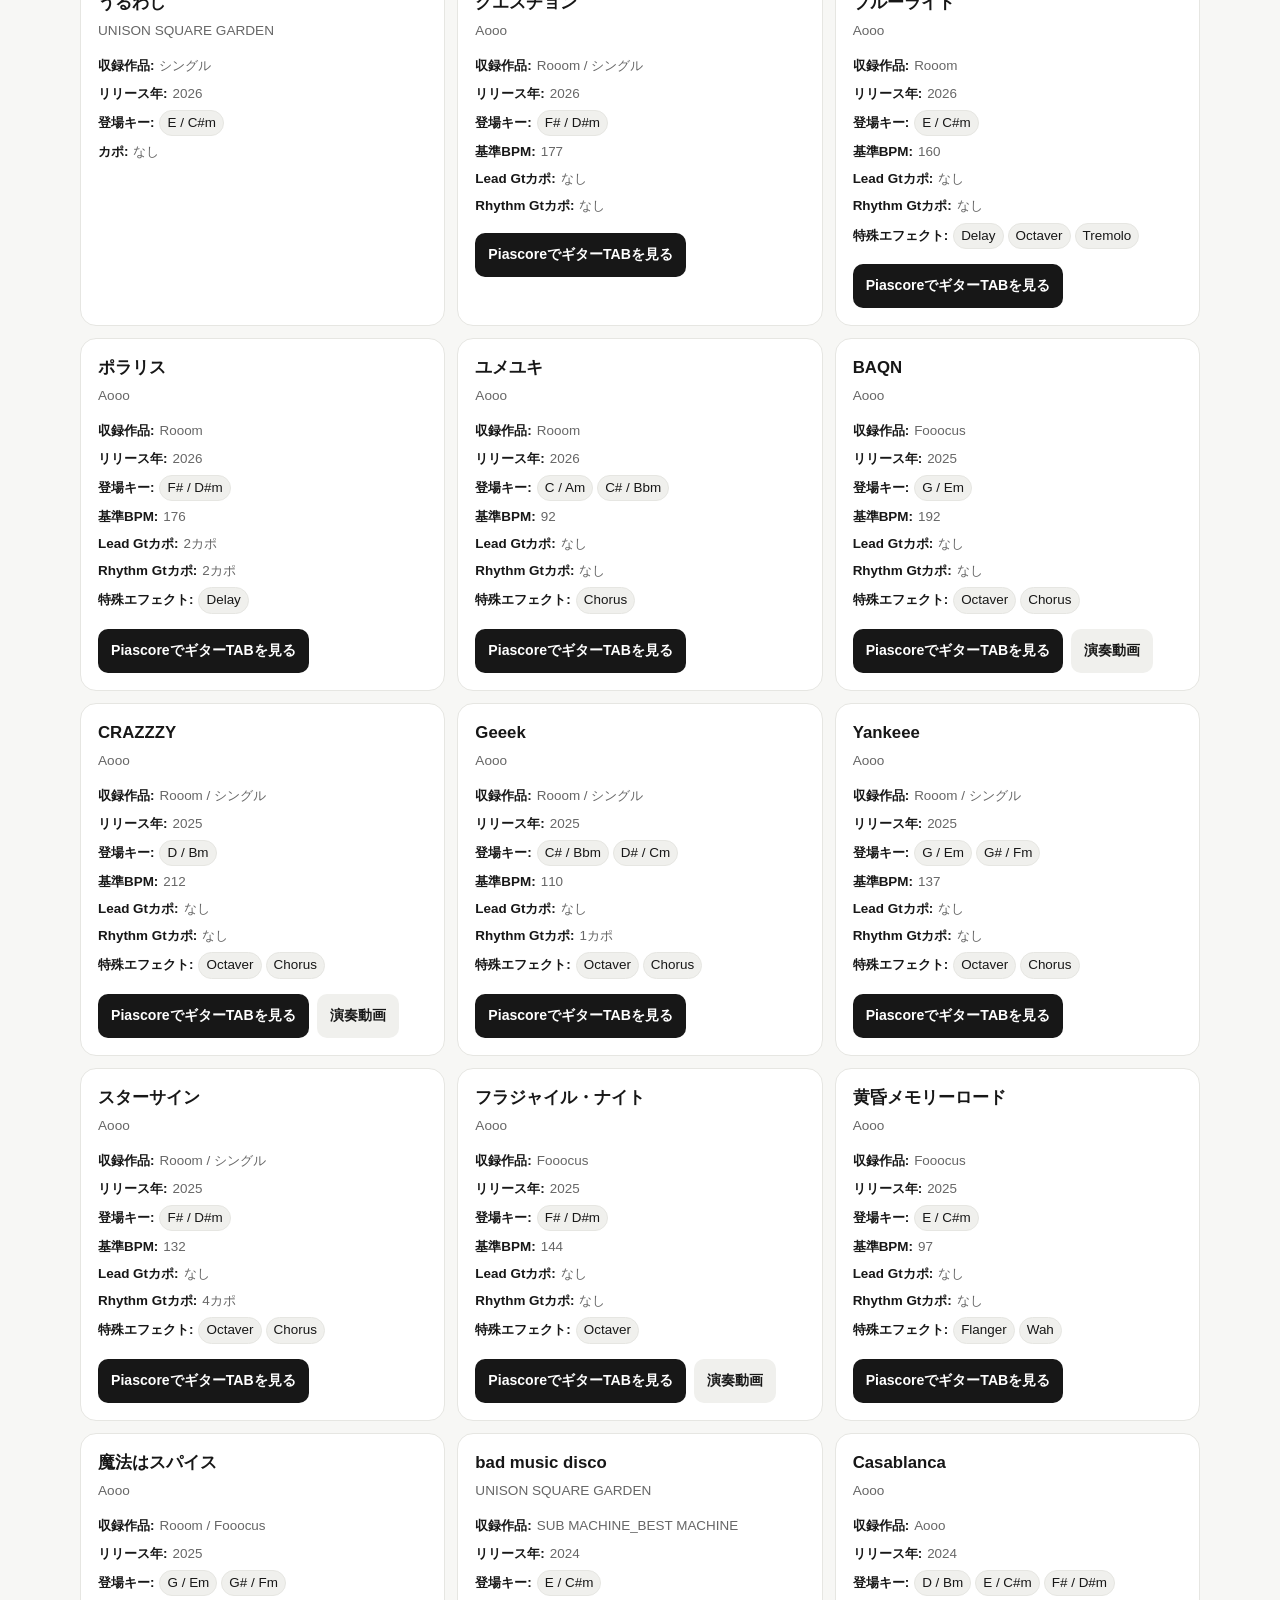
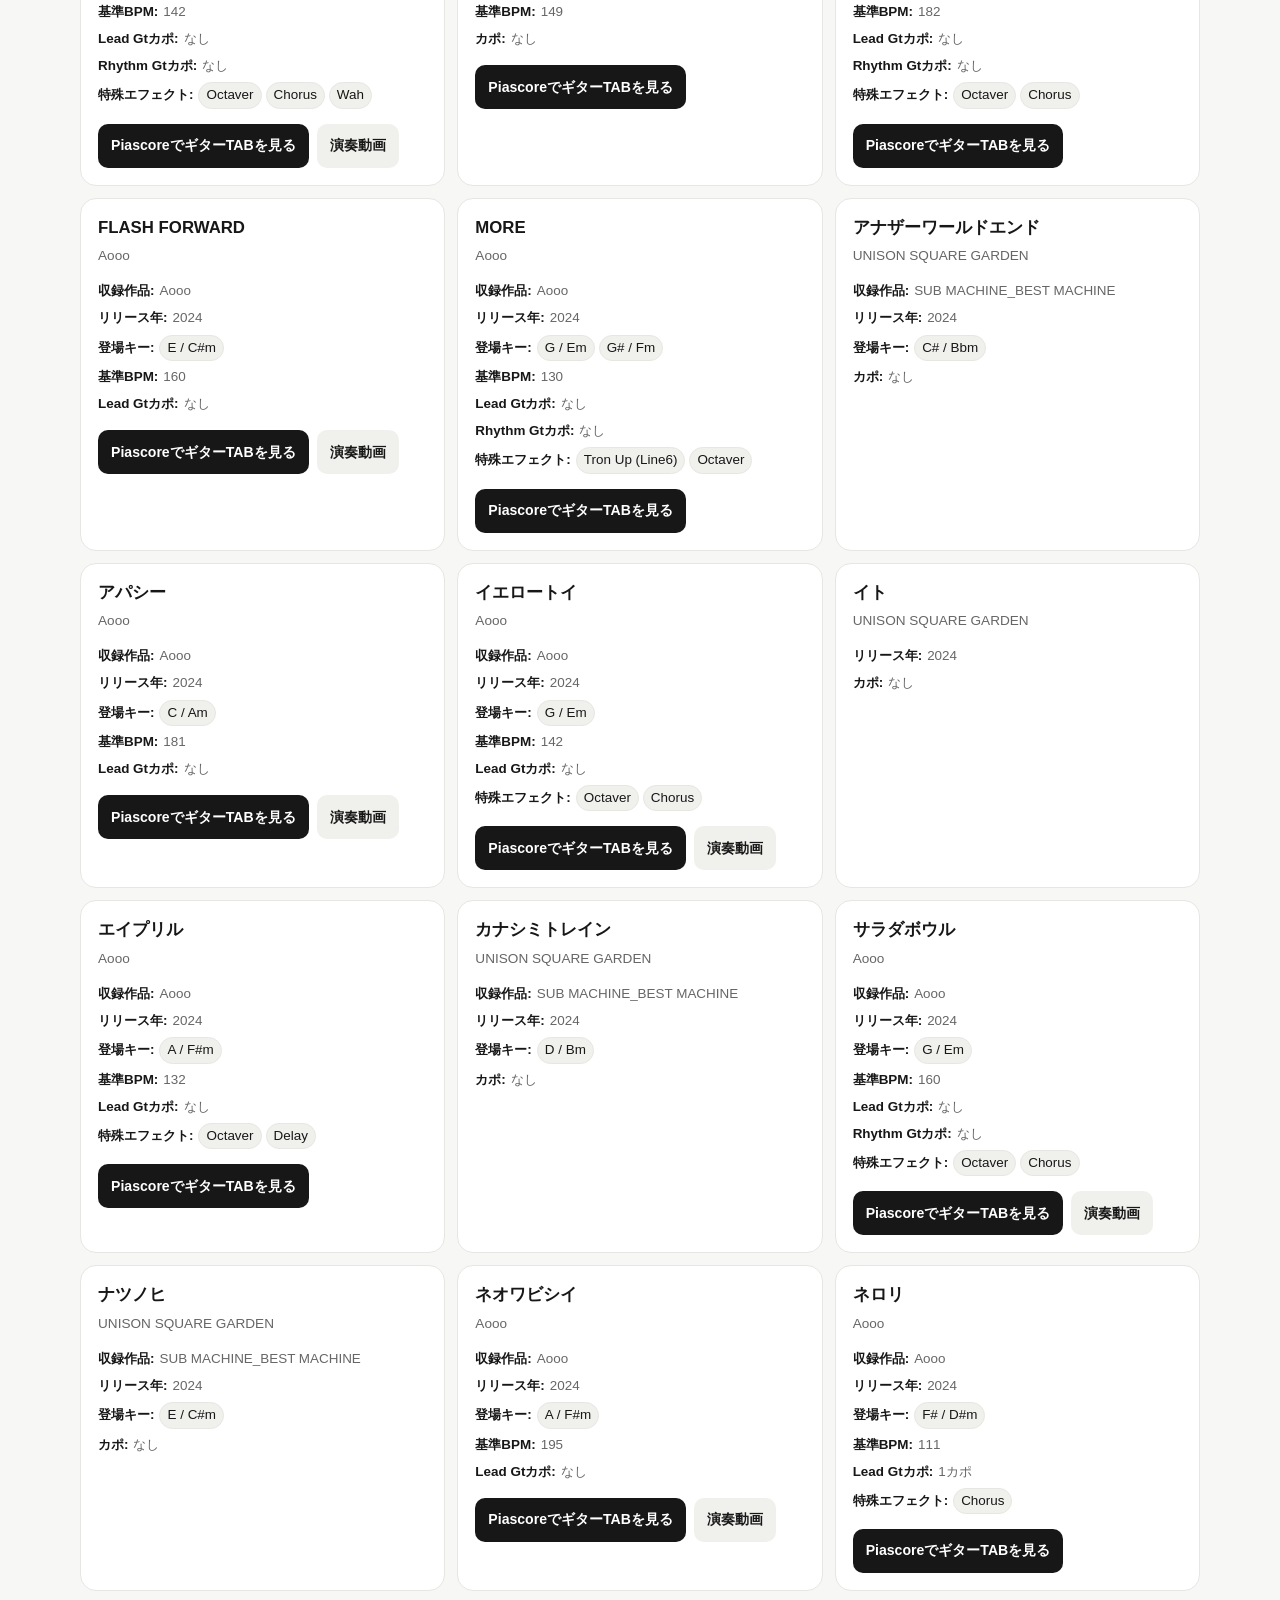
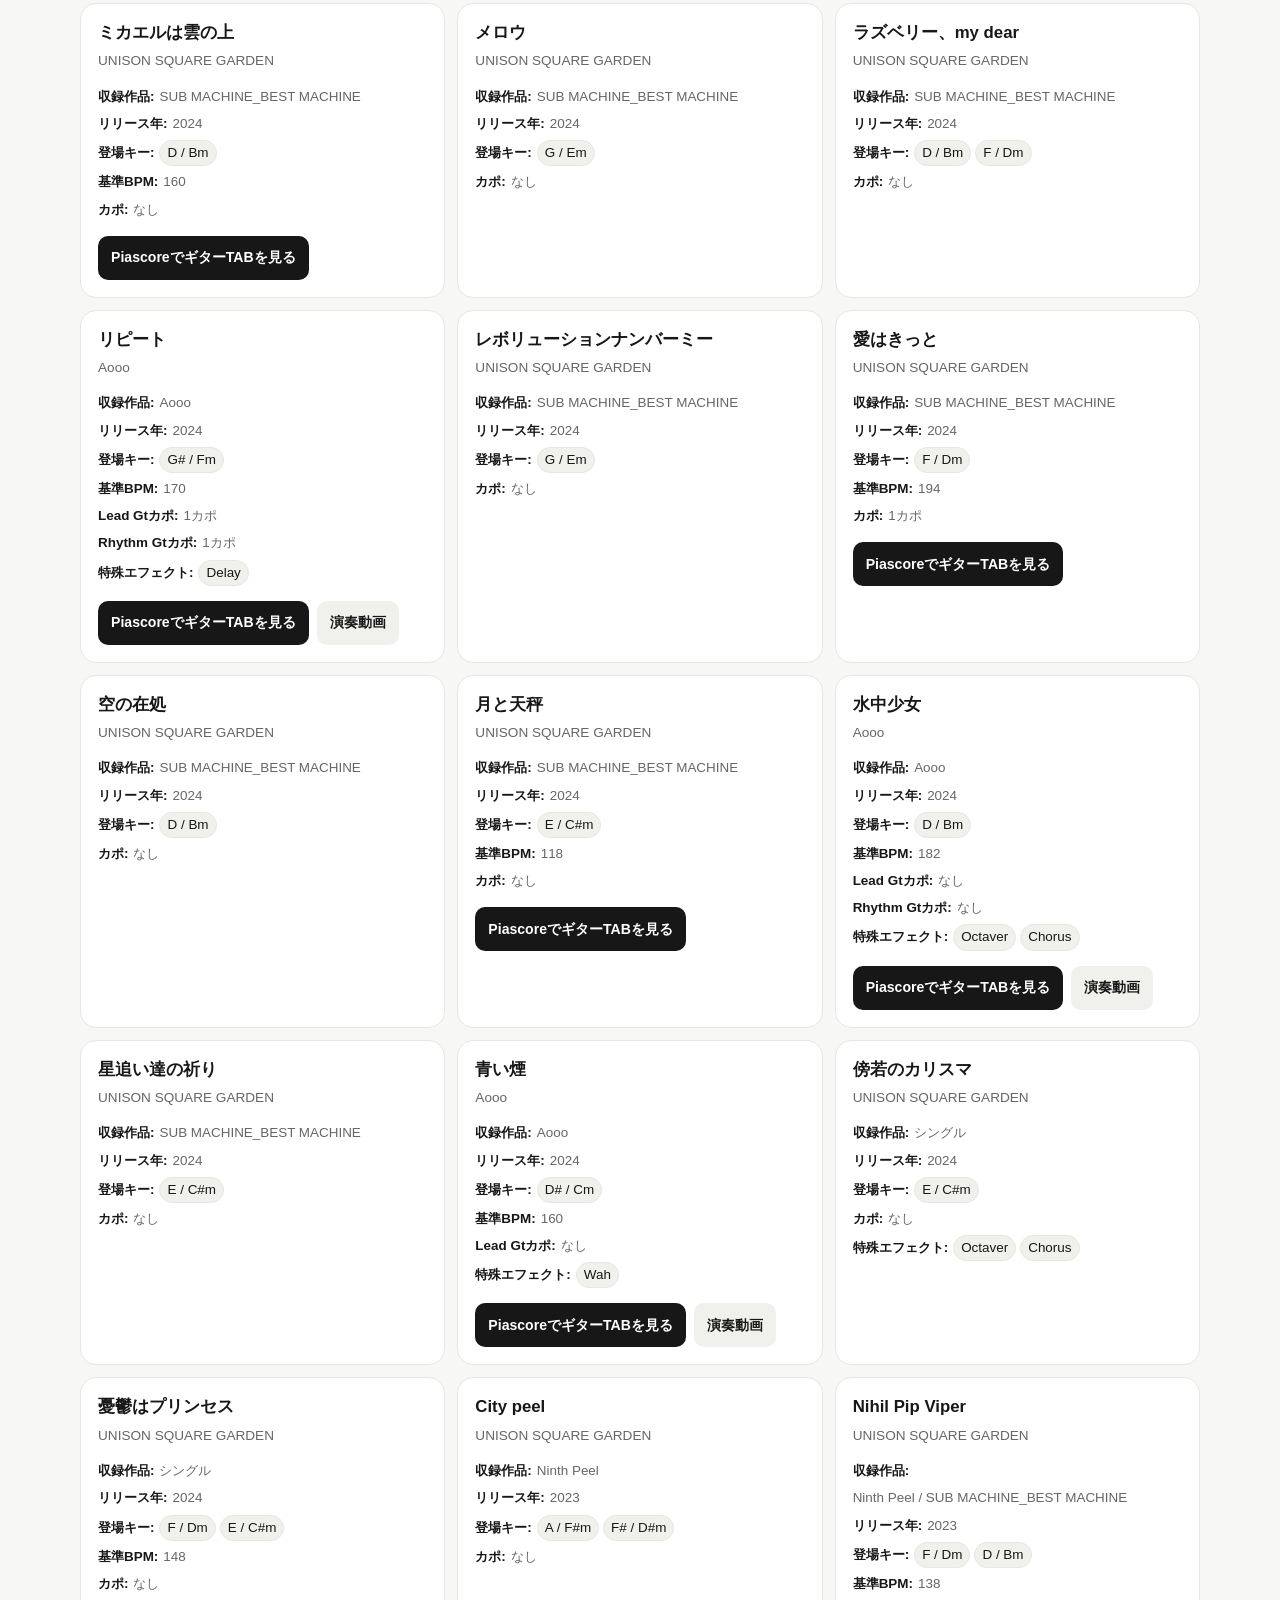
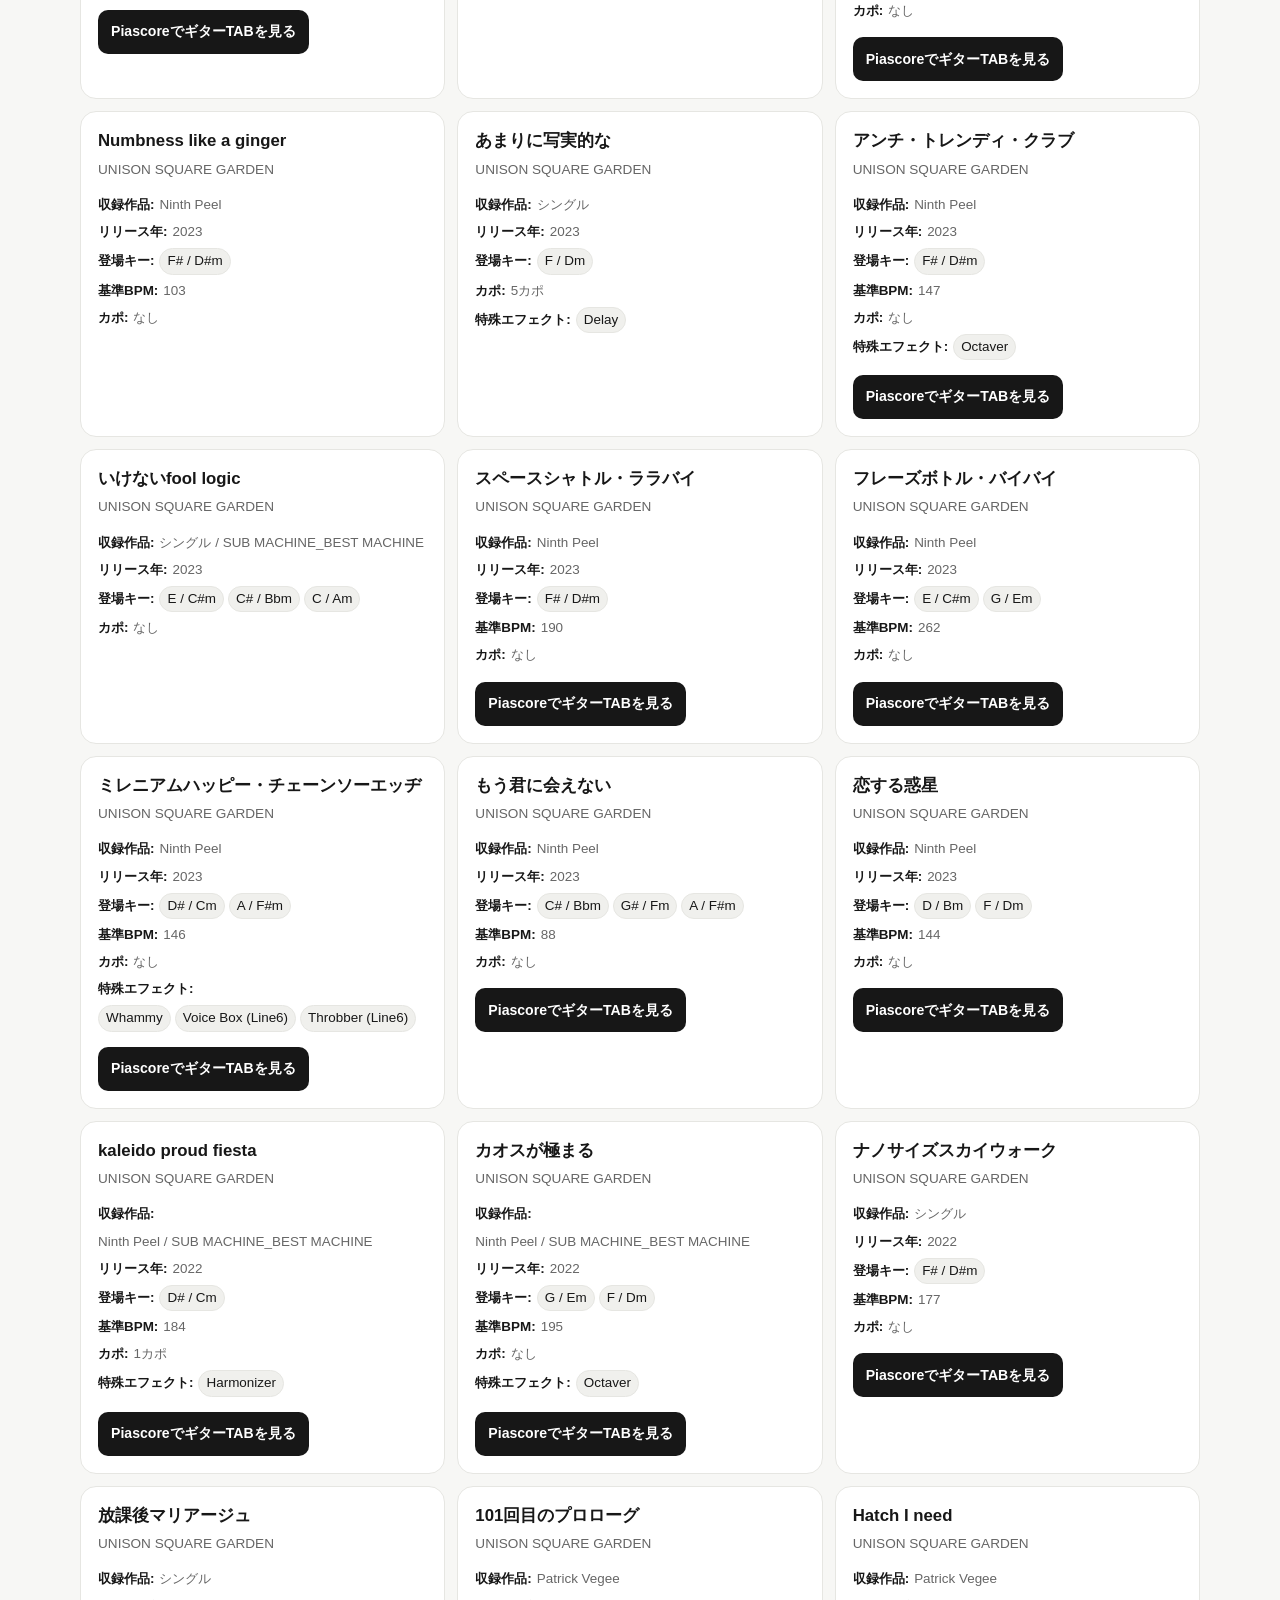
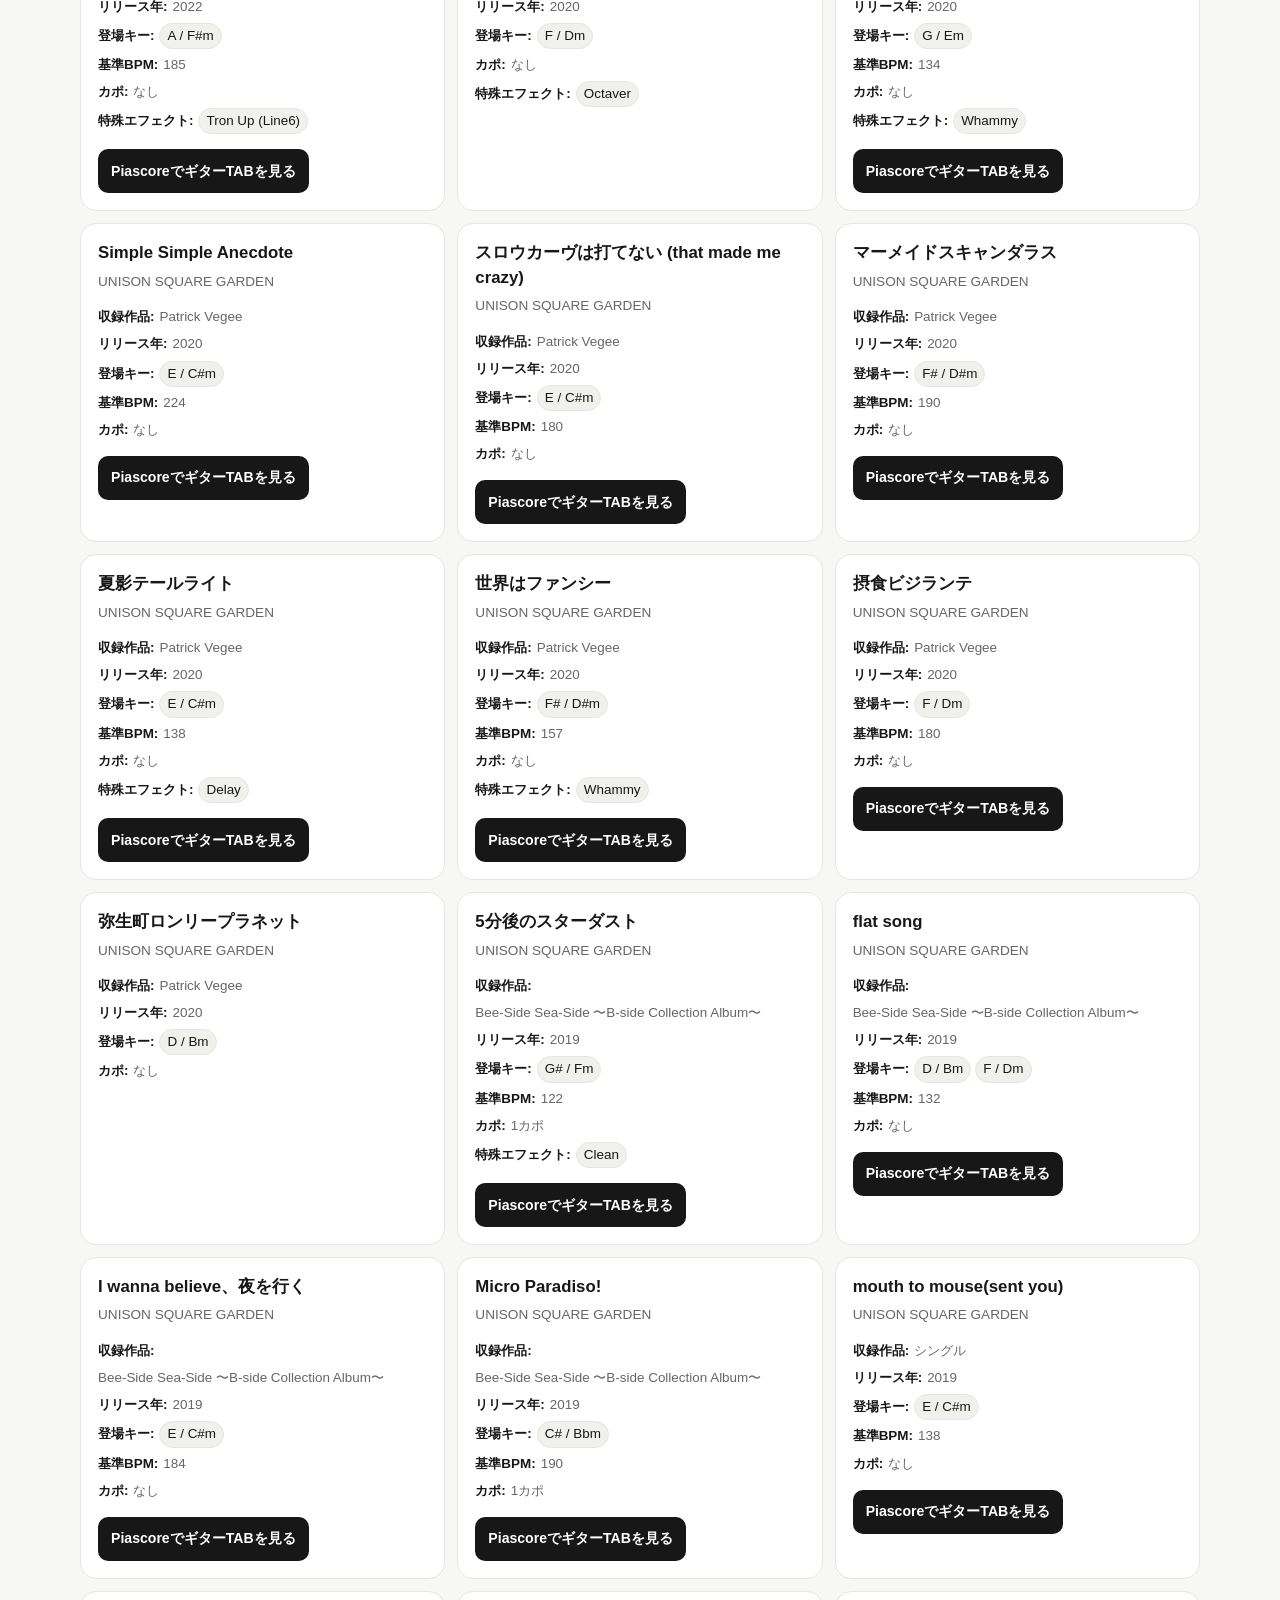
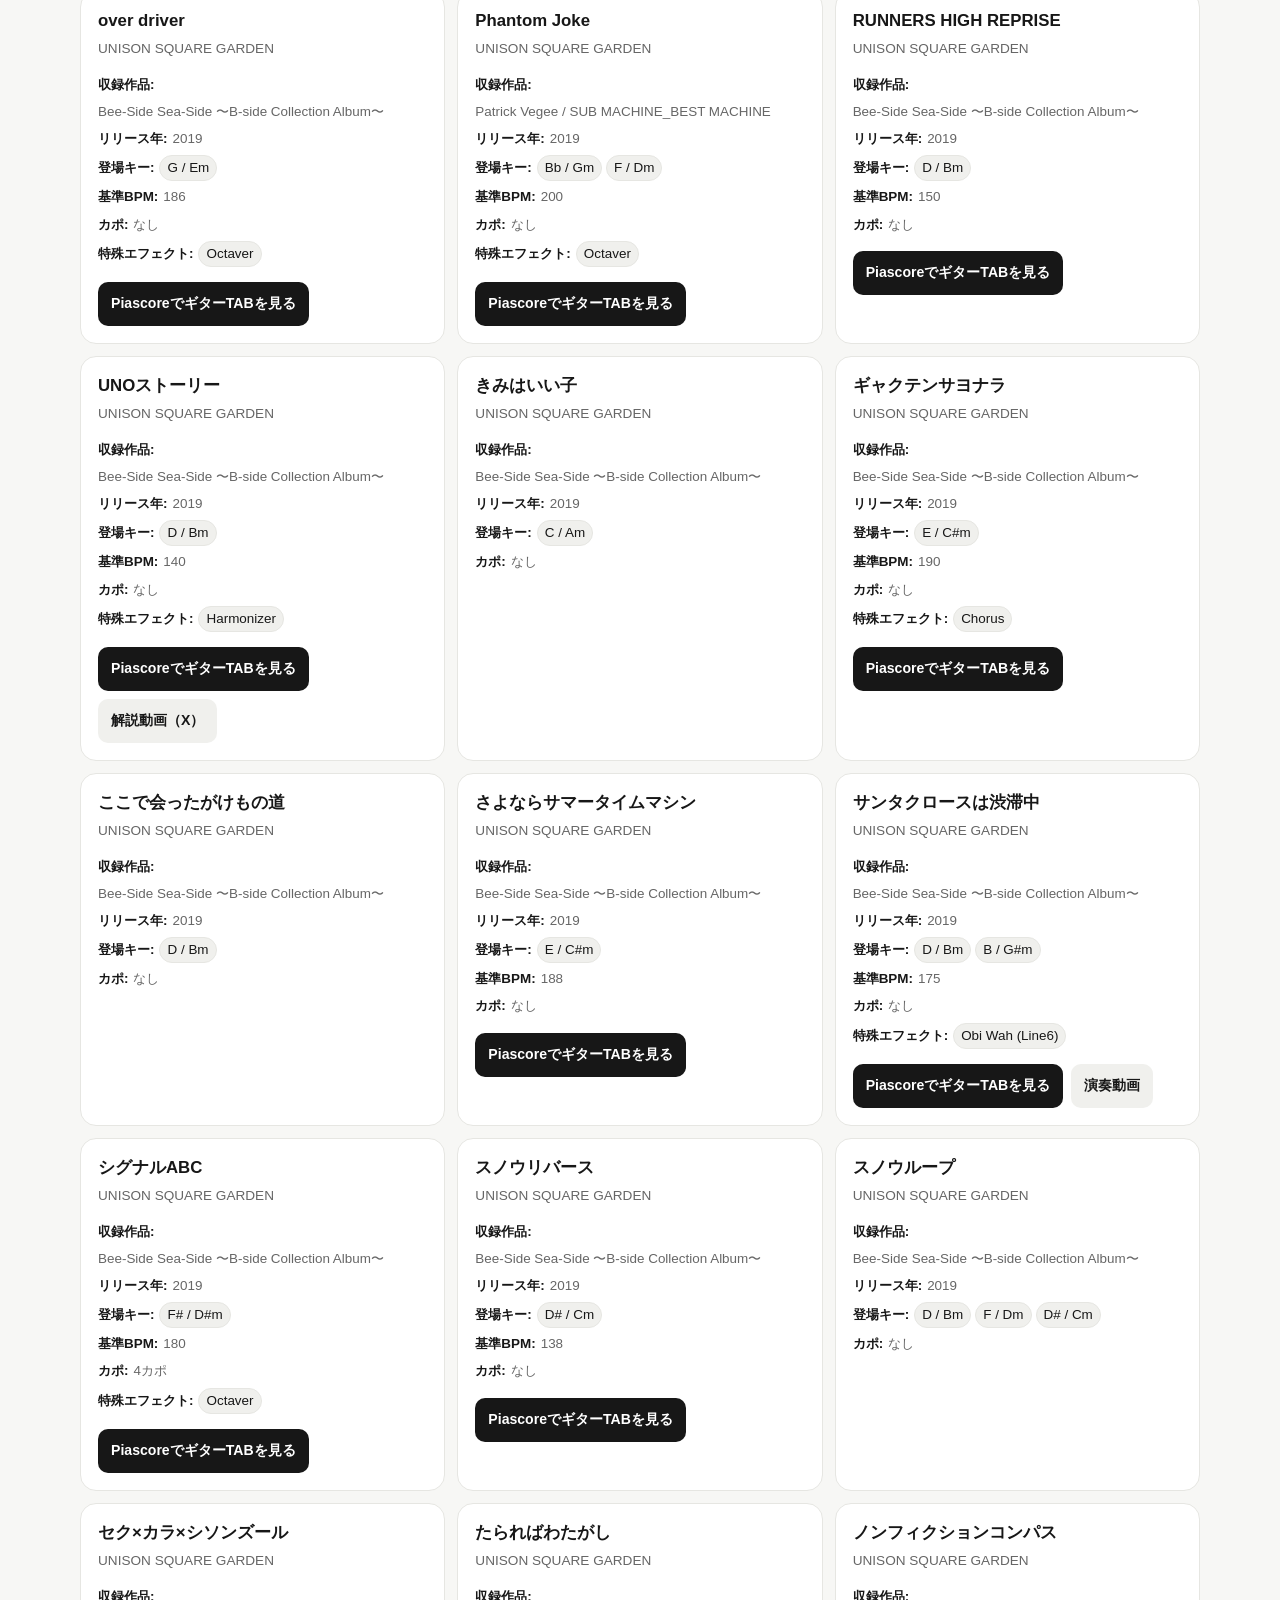
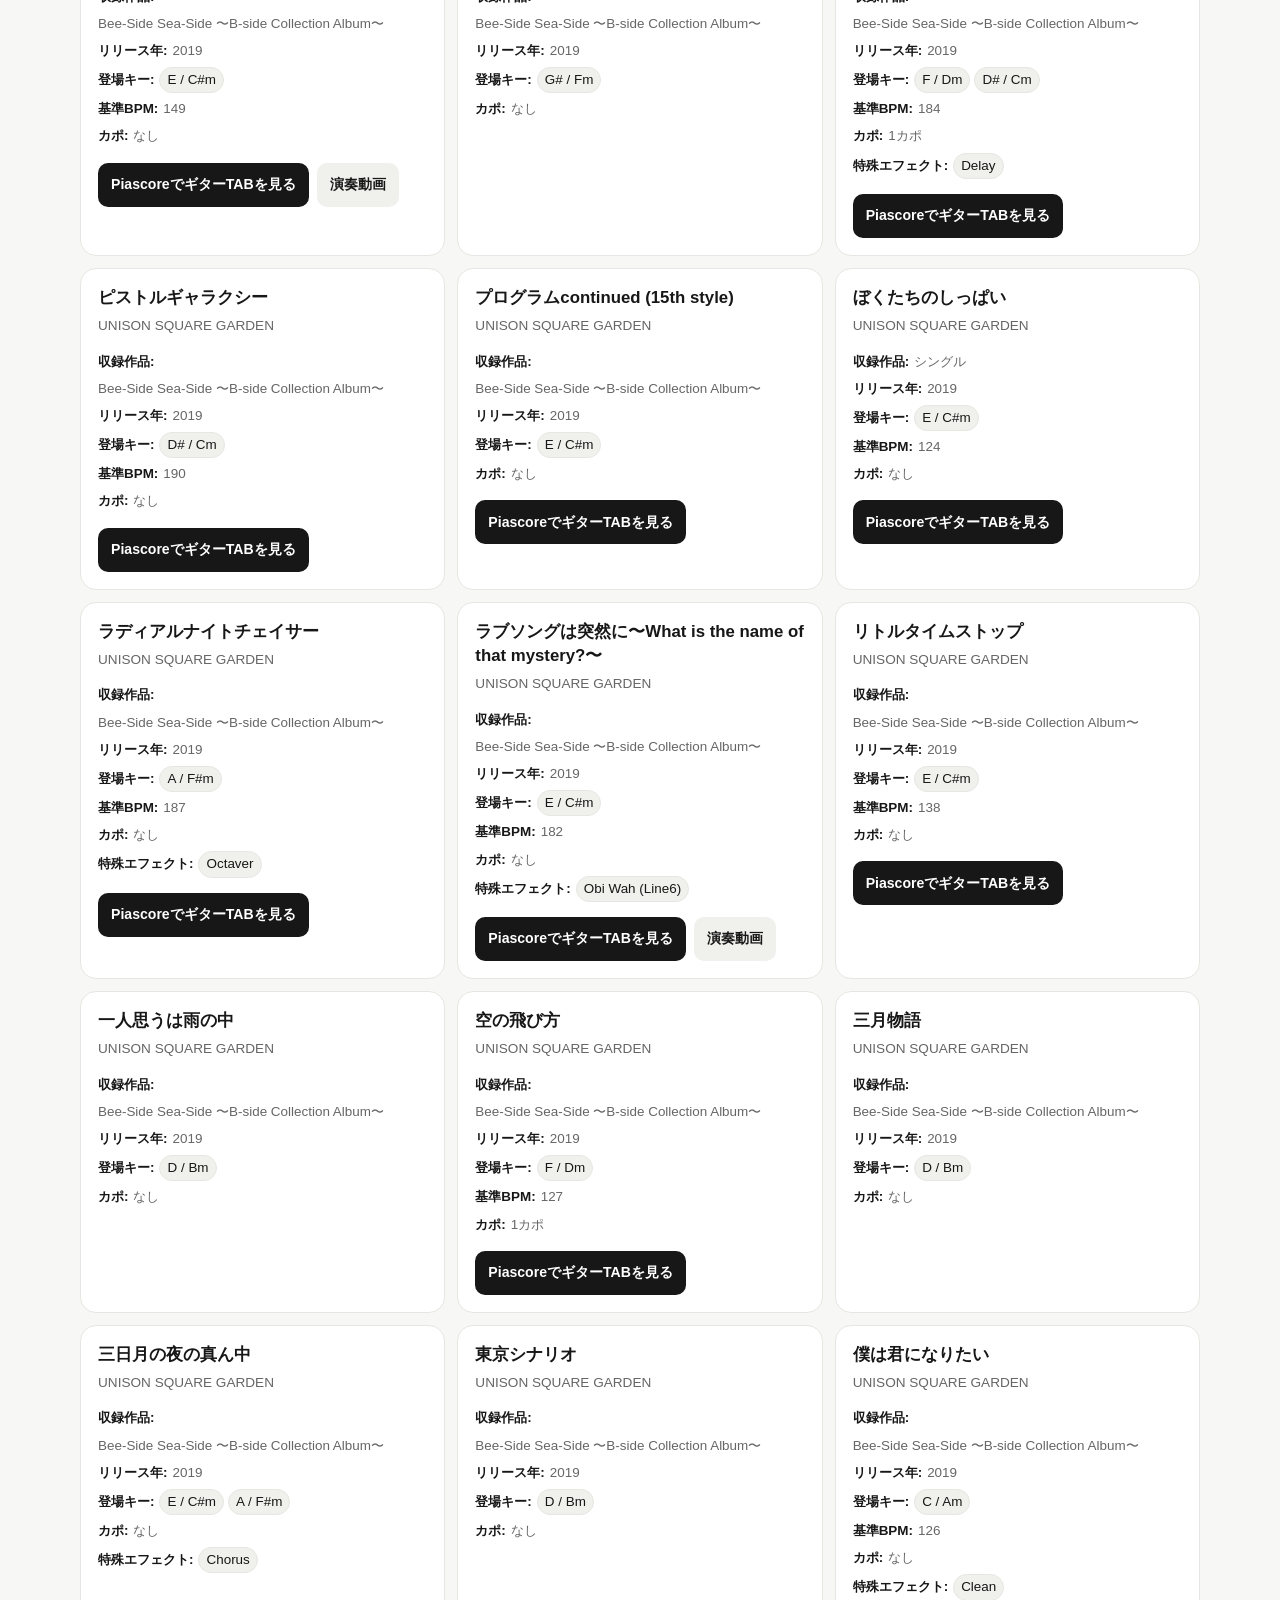
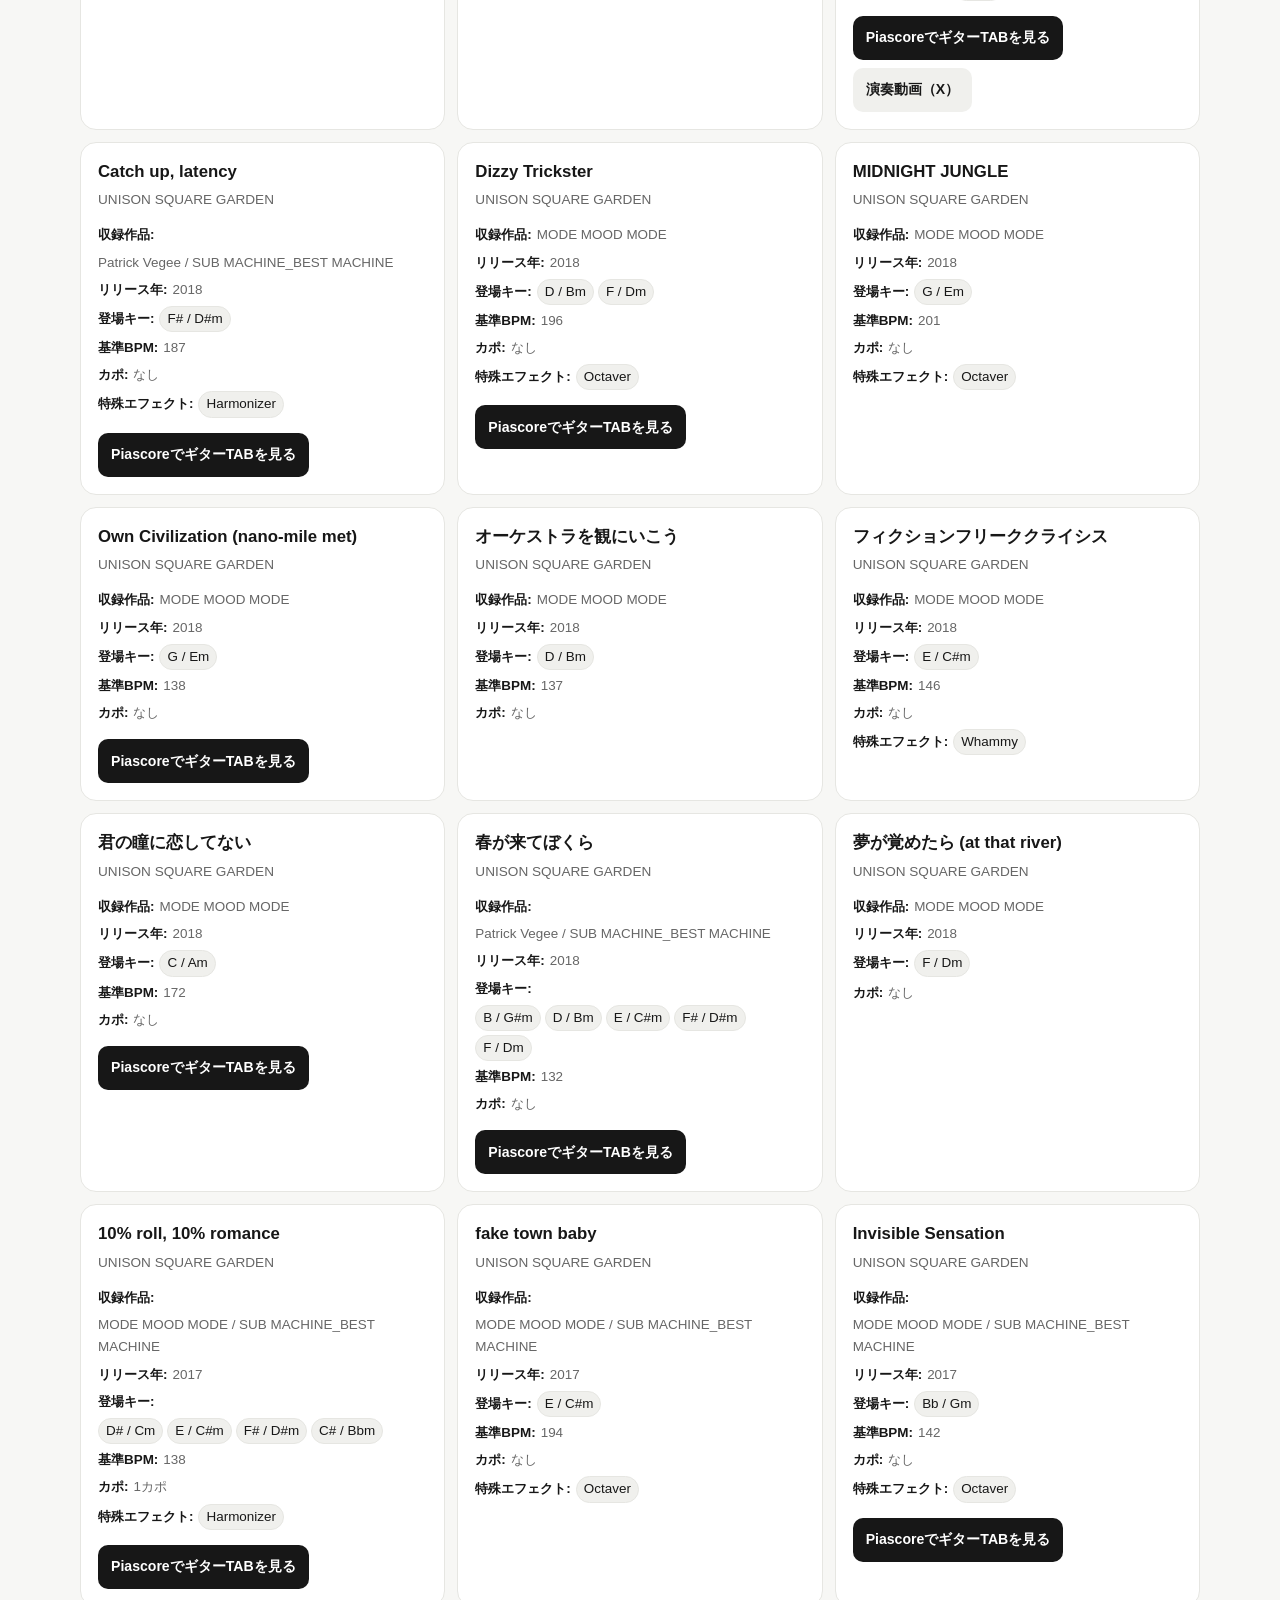
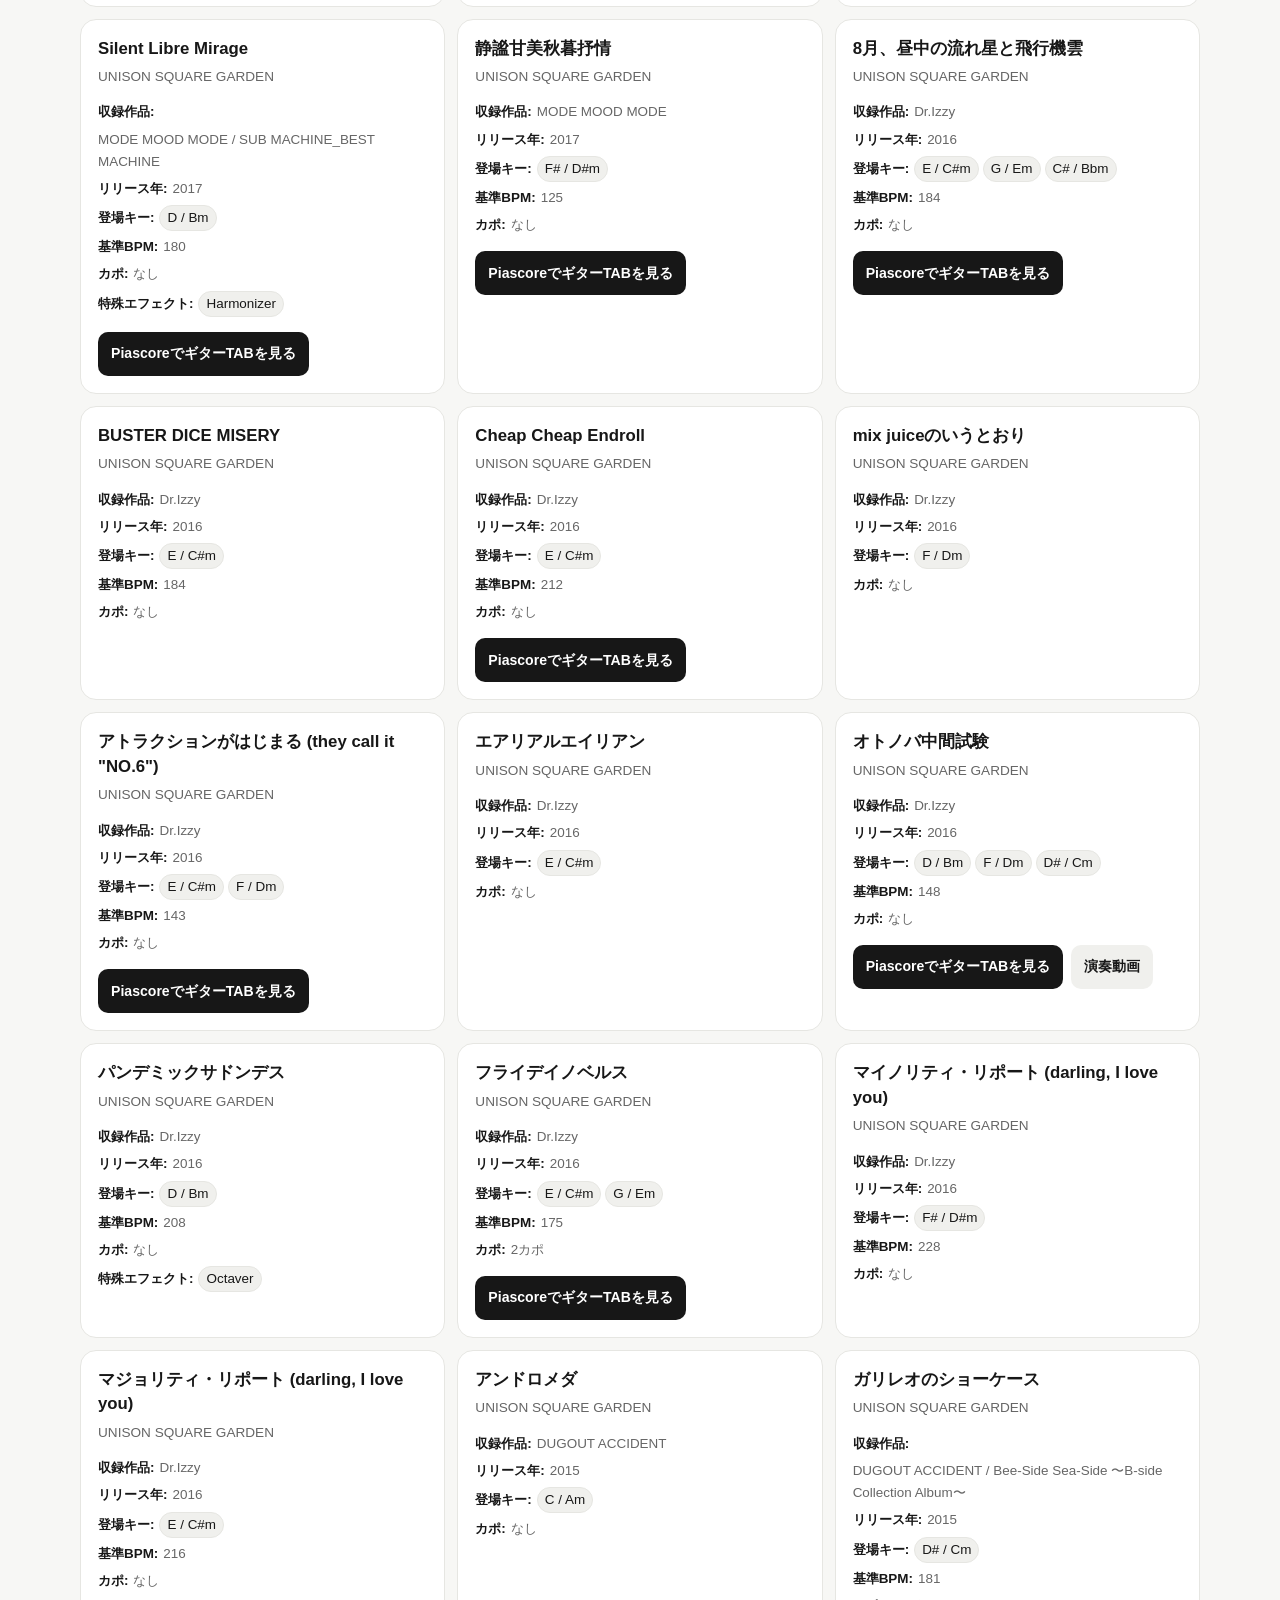
==== commit f7b95433: "Remove unpublished portal story section" ====
--- a/index.html
+++ b/index.html
@@ -39,12 +39,6 @@
         <strong>Aooo</strong>
         <span>楽曲情報とTABを探す</span>
       </a>
-    </section>
-    <section class="portal-story" aria-labelledby="portalStoryTitle">
-      <p class="eyebrow">ABOUT THIS PORTAL</p>
-      <h2 id="portalStoryTitle">このポータルを作った話</h2>
-      <p>Web開発の知識がほぼない状態から、AIを使ってこのポータルを公開するまでの過程をnoteにまとめています。</p>
-      <a class="portal-story-link" href="https://note.com/hatosan_lab/n/n9f8bd09958d0" target="_blank" rel="noopener noreferrer">制作の裏側をnoteで読む →</a>
     </section>
     <section class="catalog" id="catalog">
       <div class="catalog-heading">
--- a/assets/styles.css
+++ b/assets/styles.css
@@ -328,9 +328,9 @@
 
 
 .portal-story {
-  margin-top: 34px;
-  padding-top: 24px;
-  border-top: 1px solid var(--line);
+  margin: 0 0 28px;
+  padding: 0 0 28px;
+  border-bottom: 1px solid var(--line);
 }
 
 .portal-story h2 {
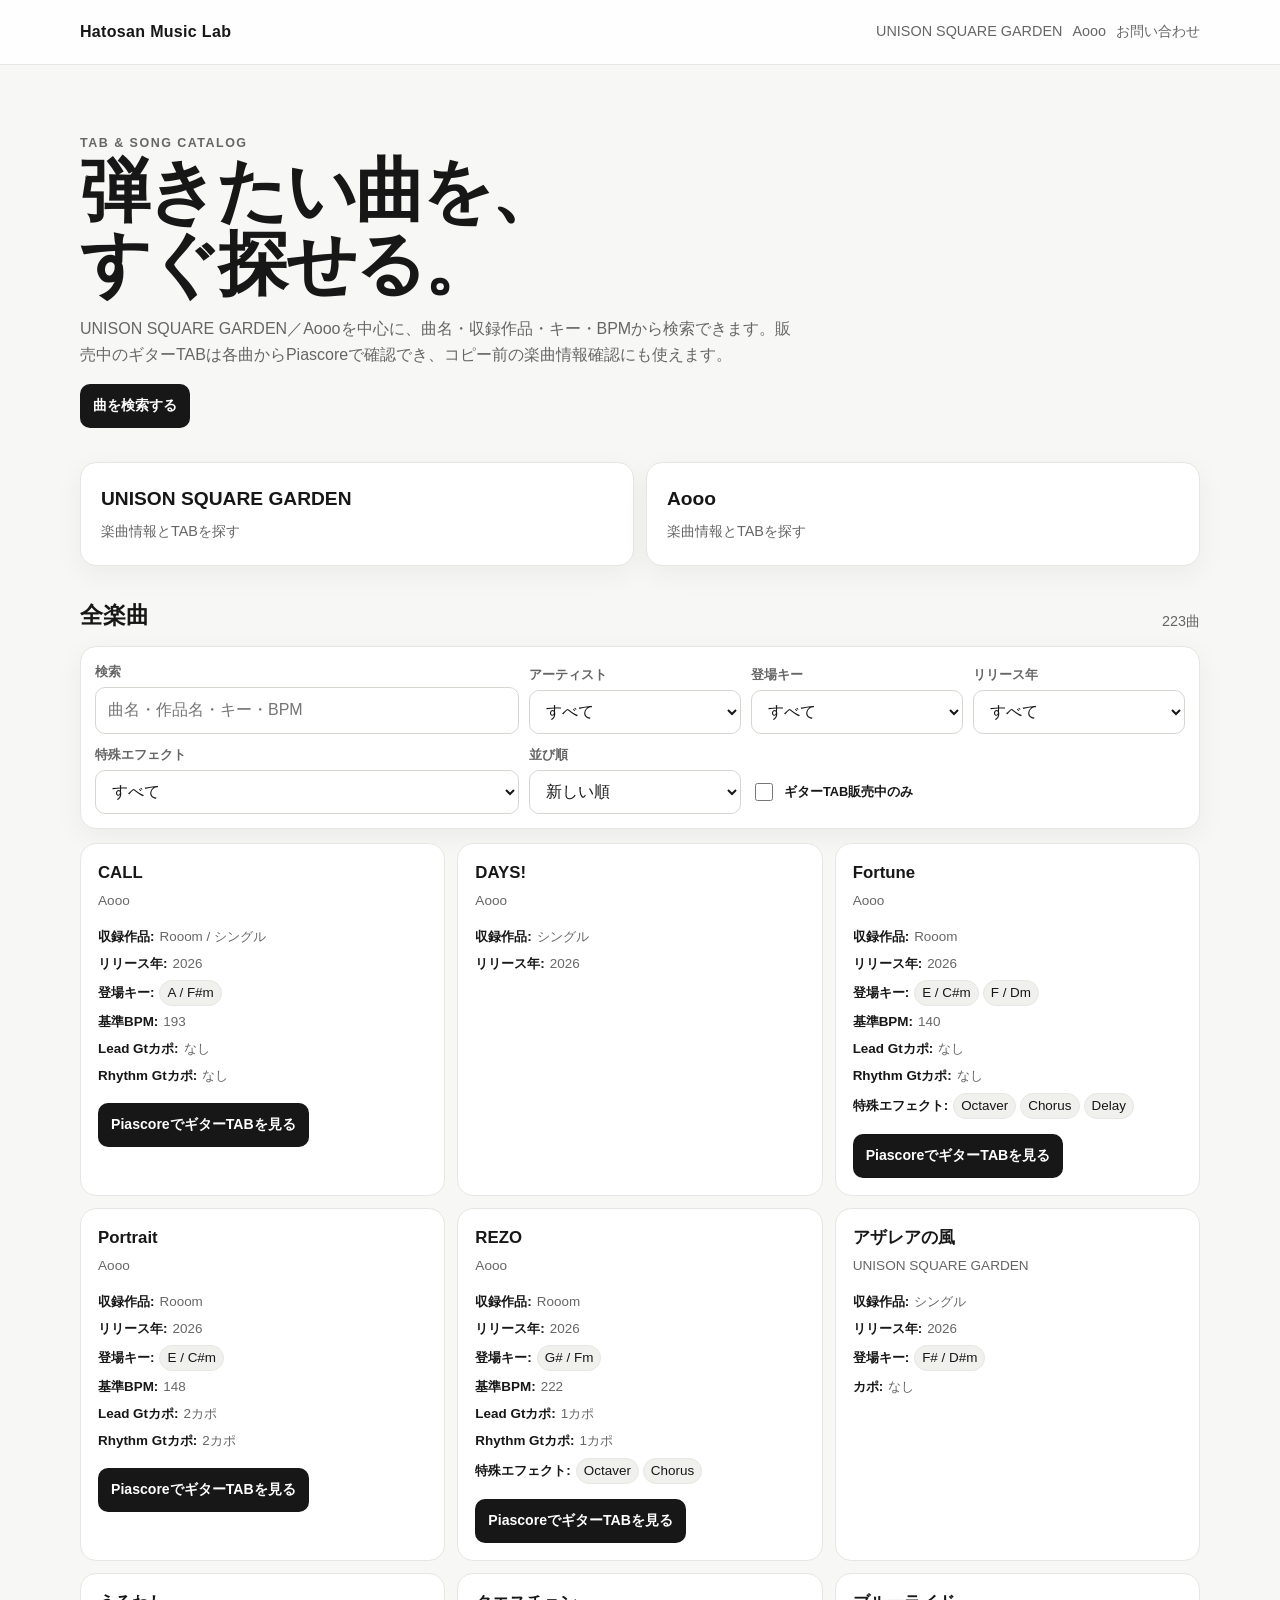
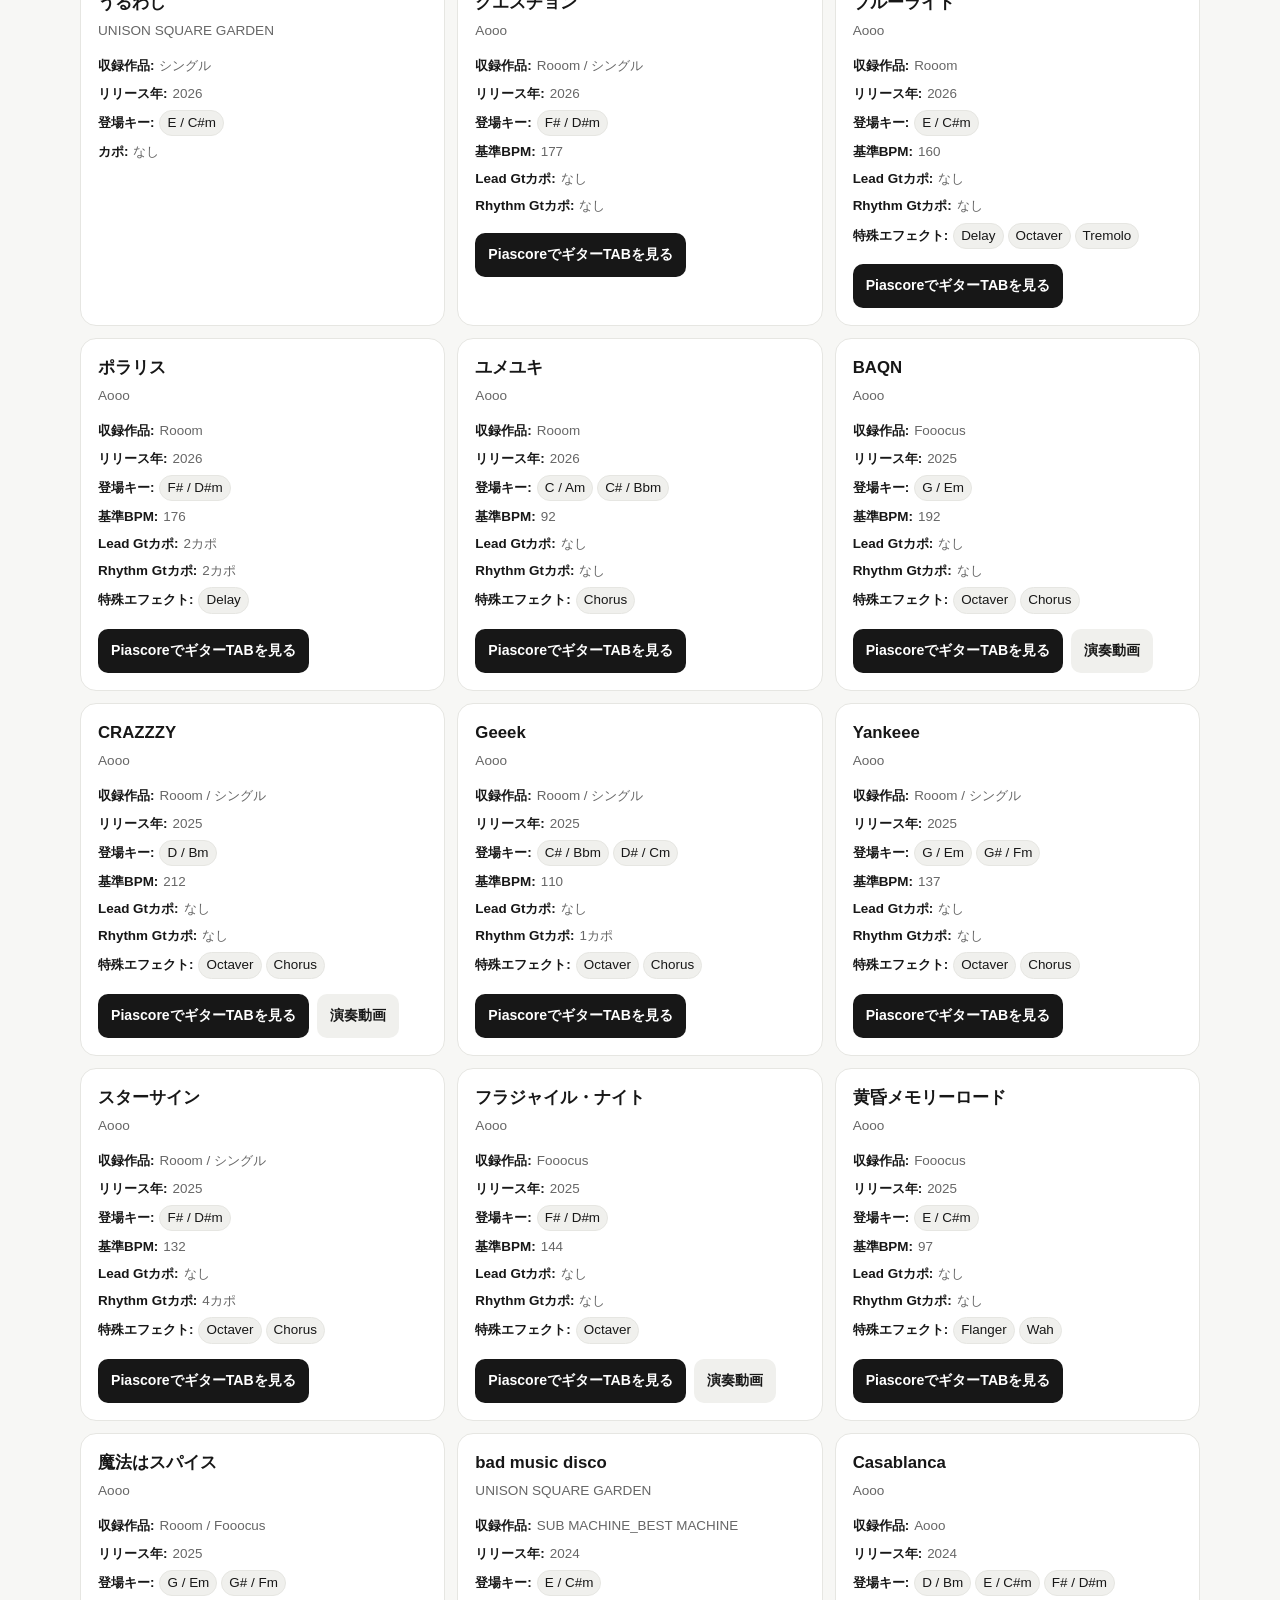
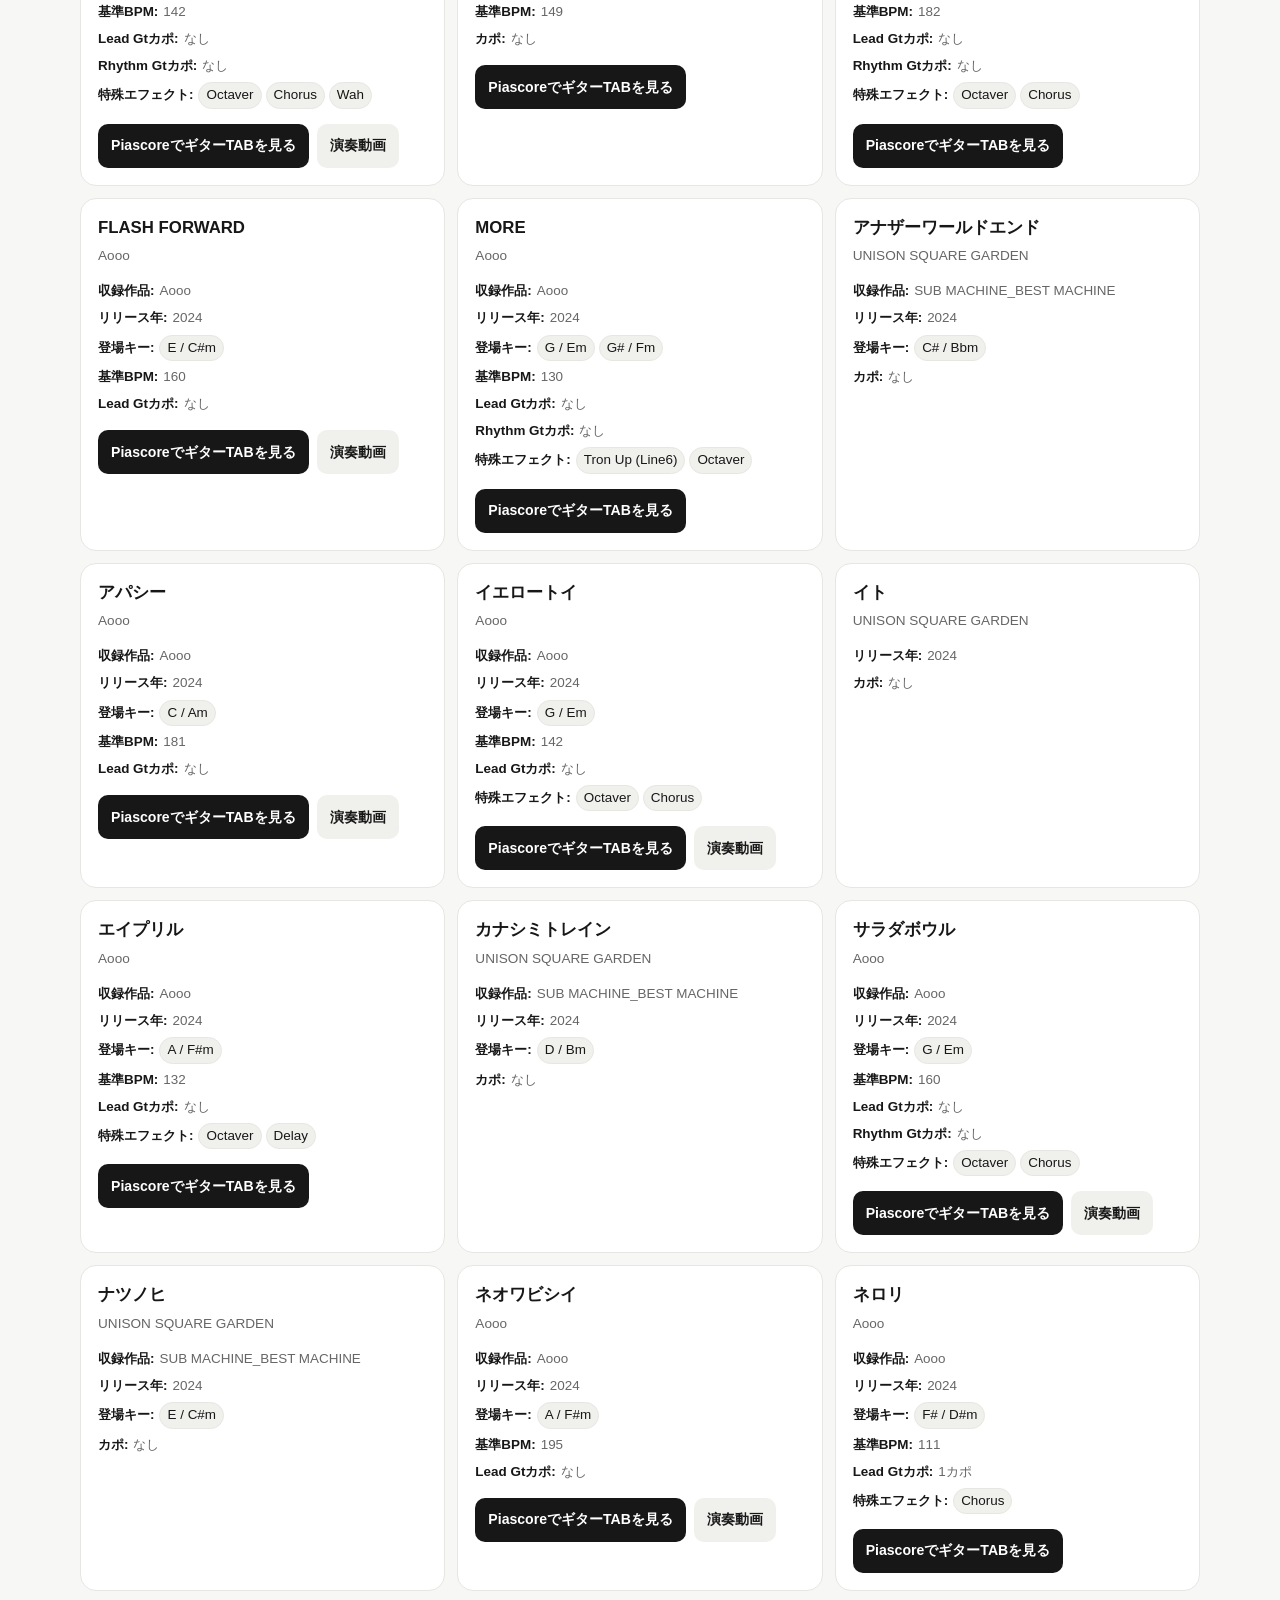
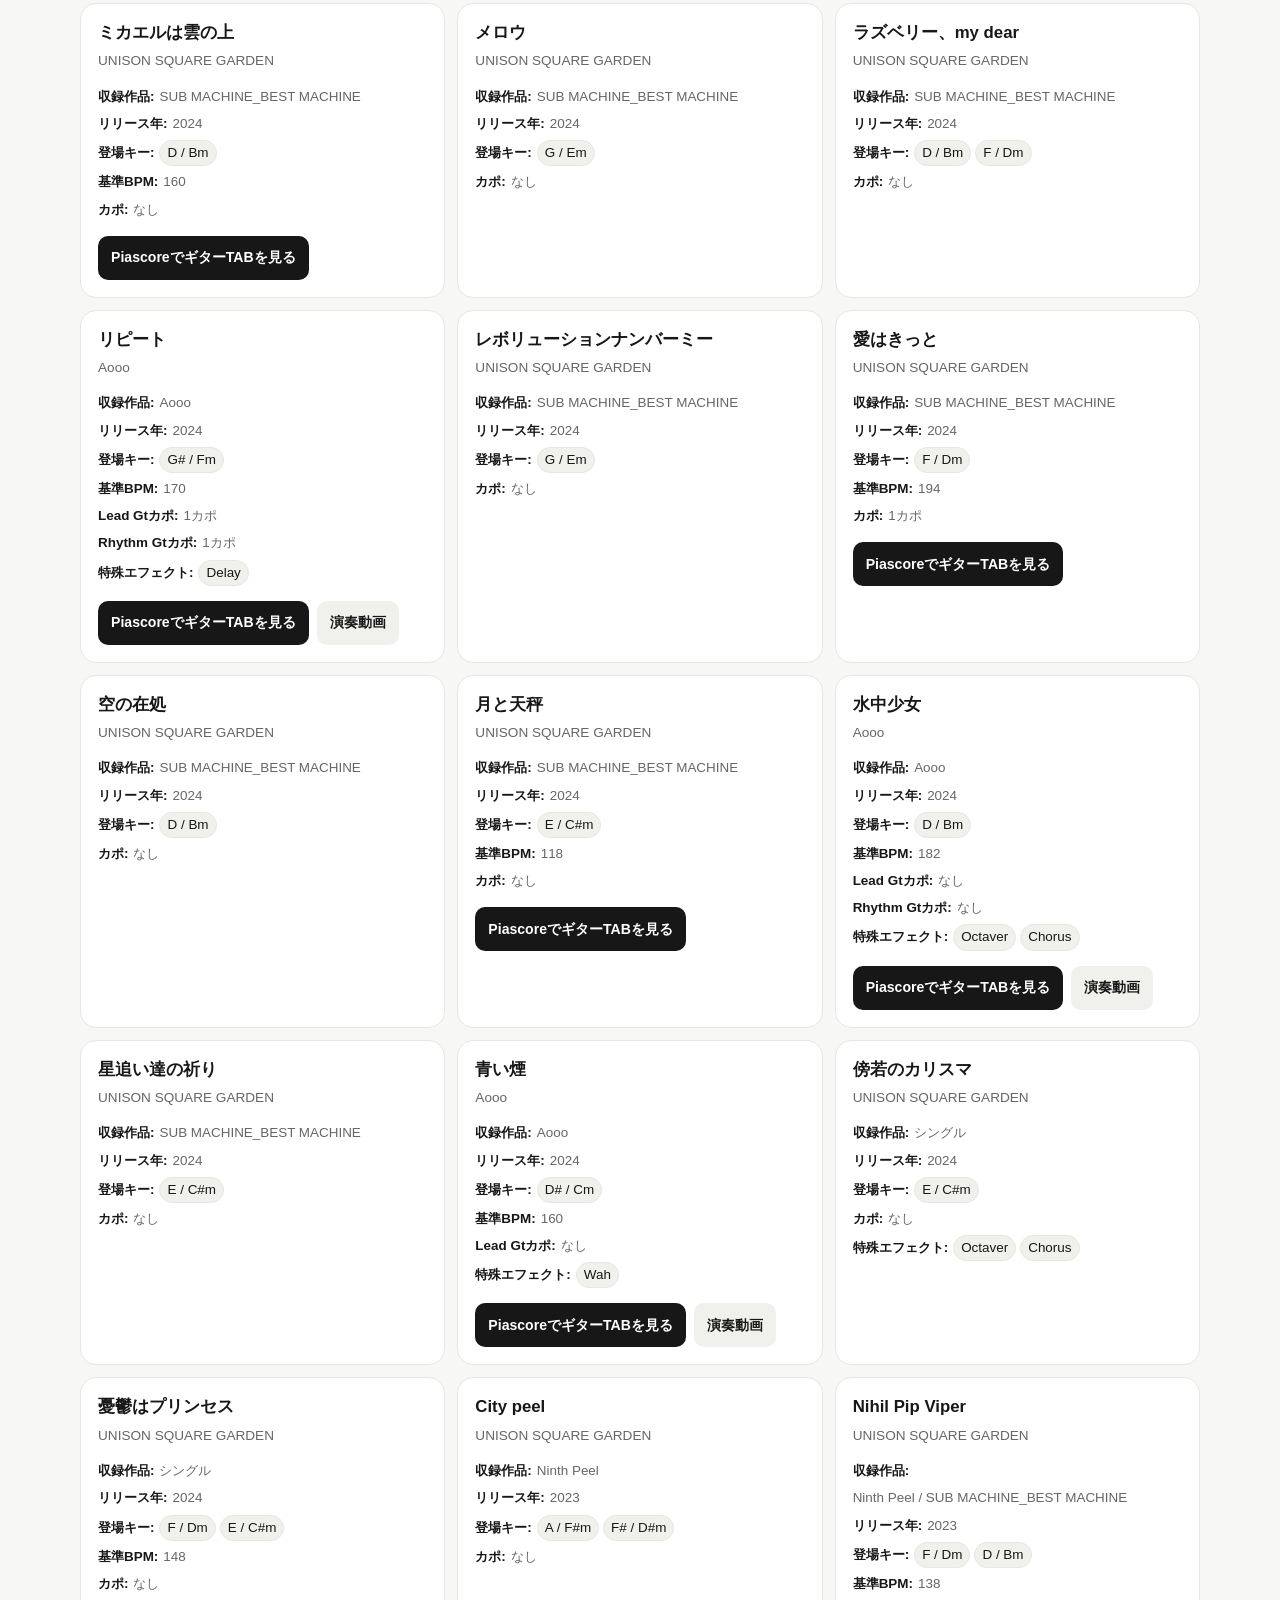
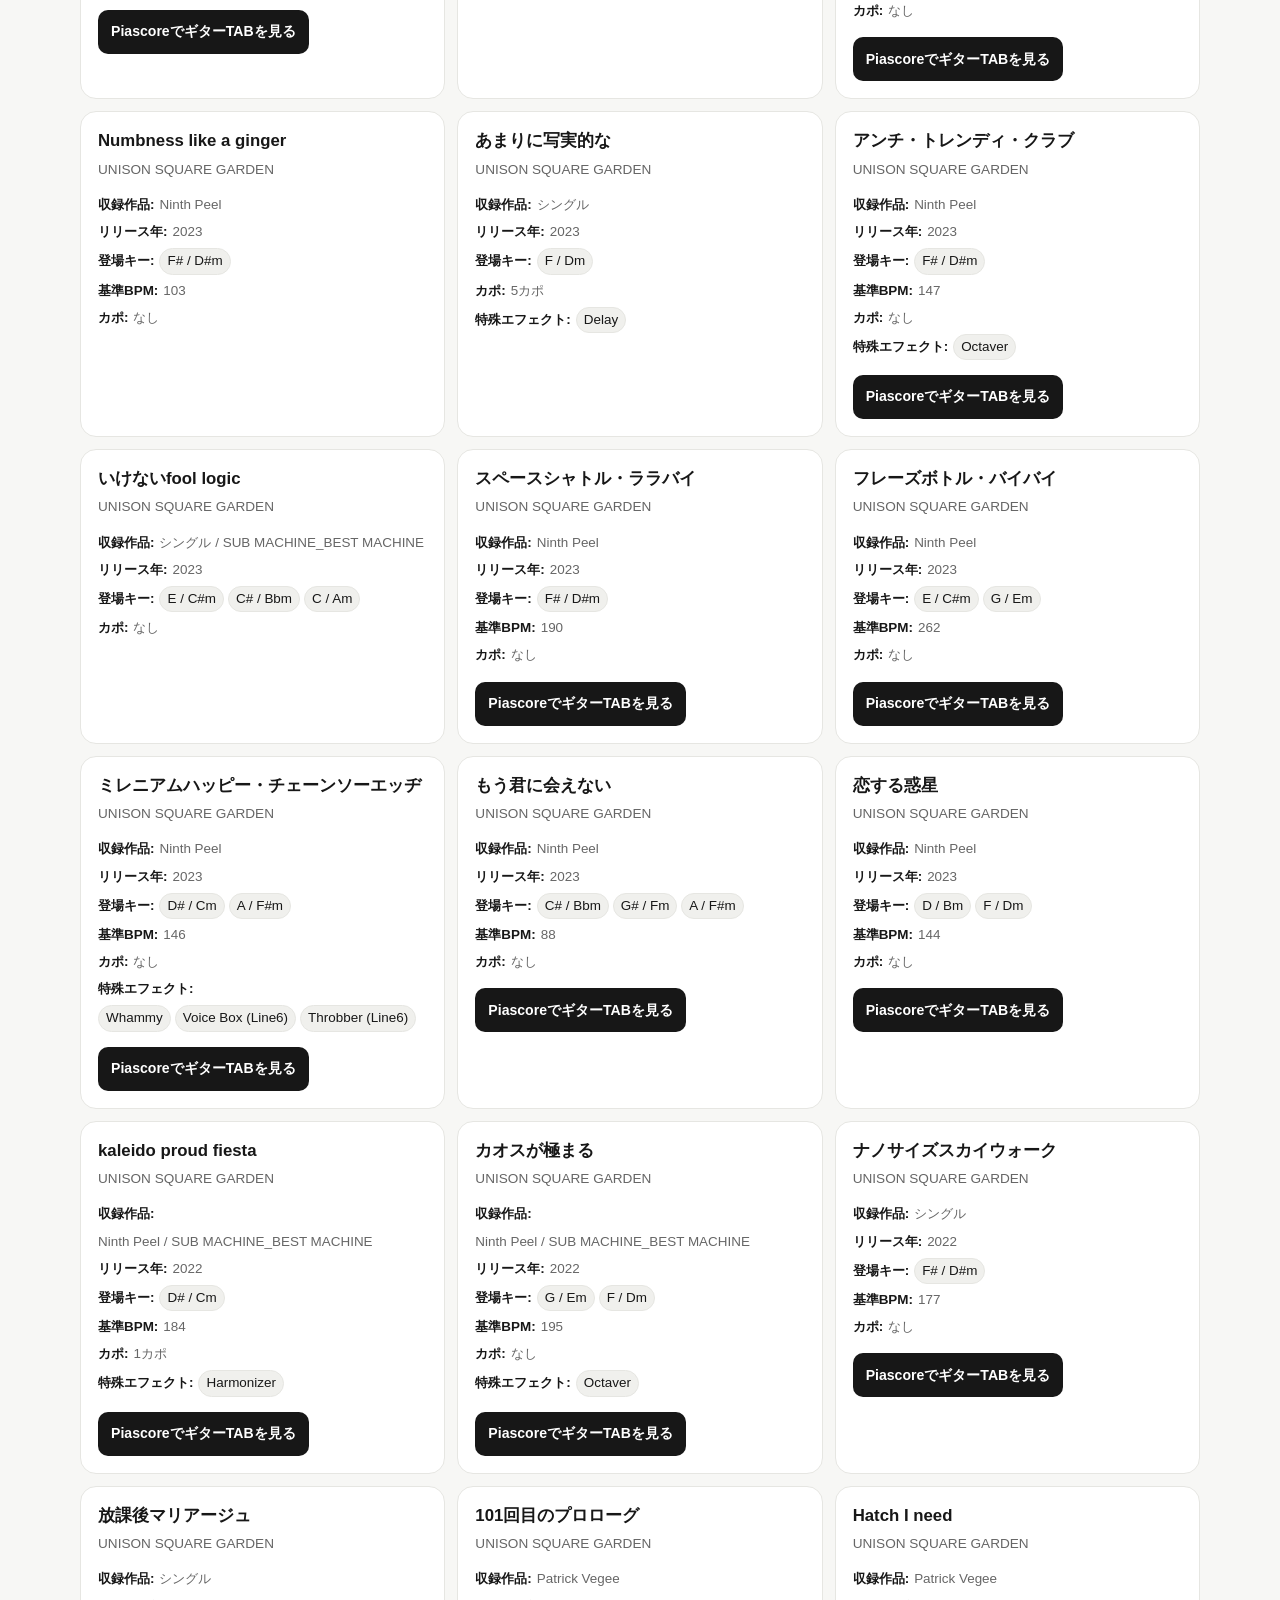
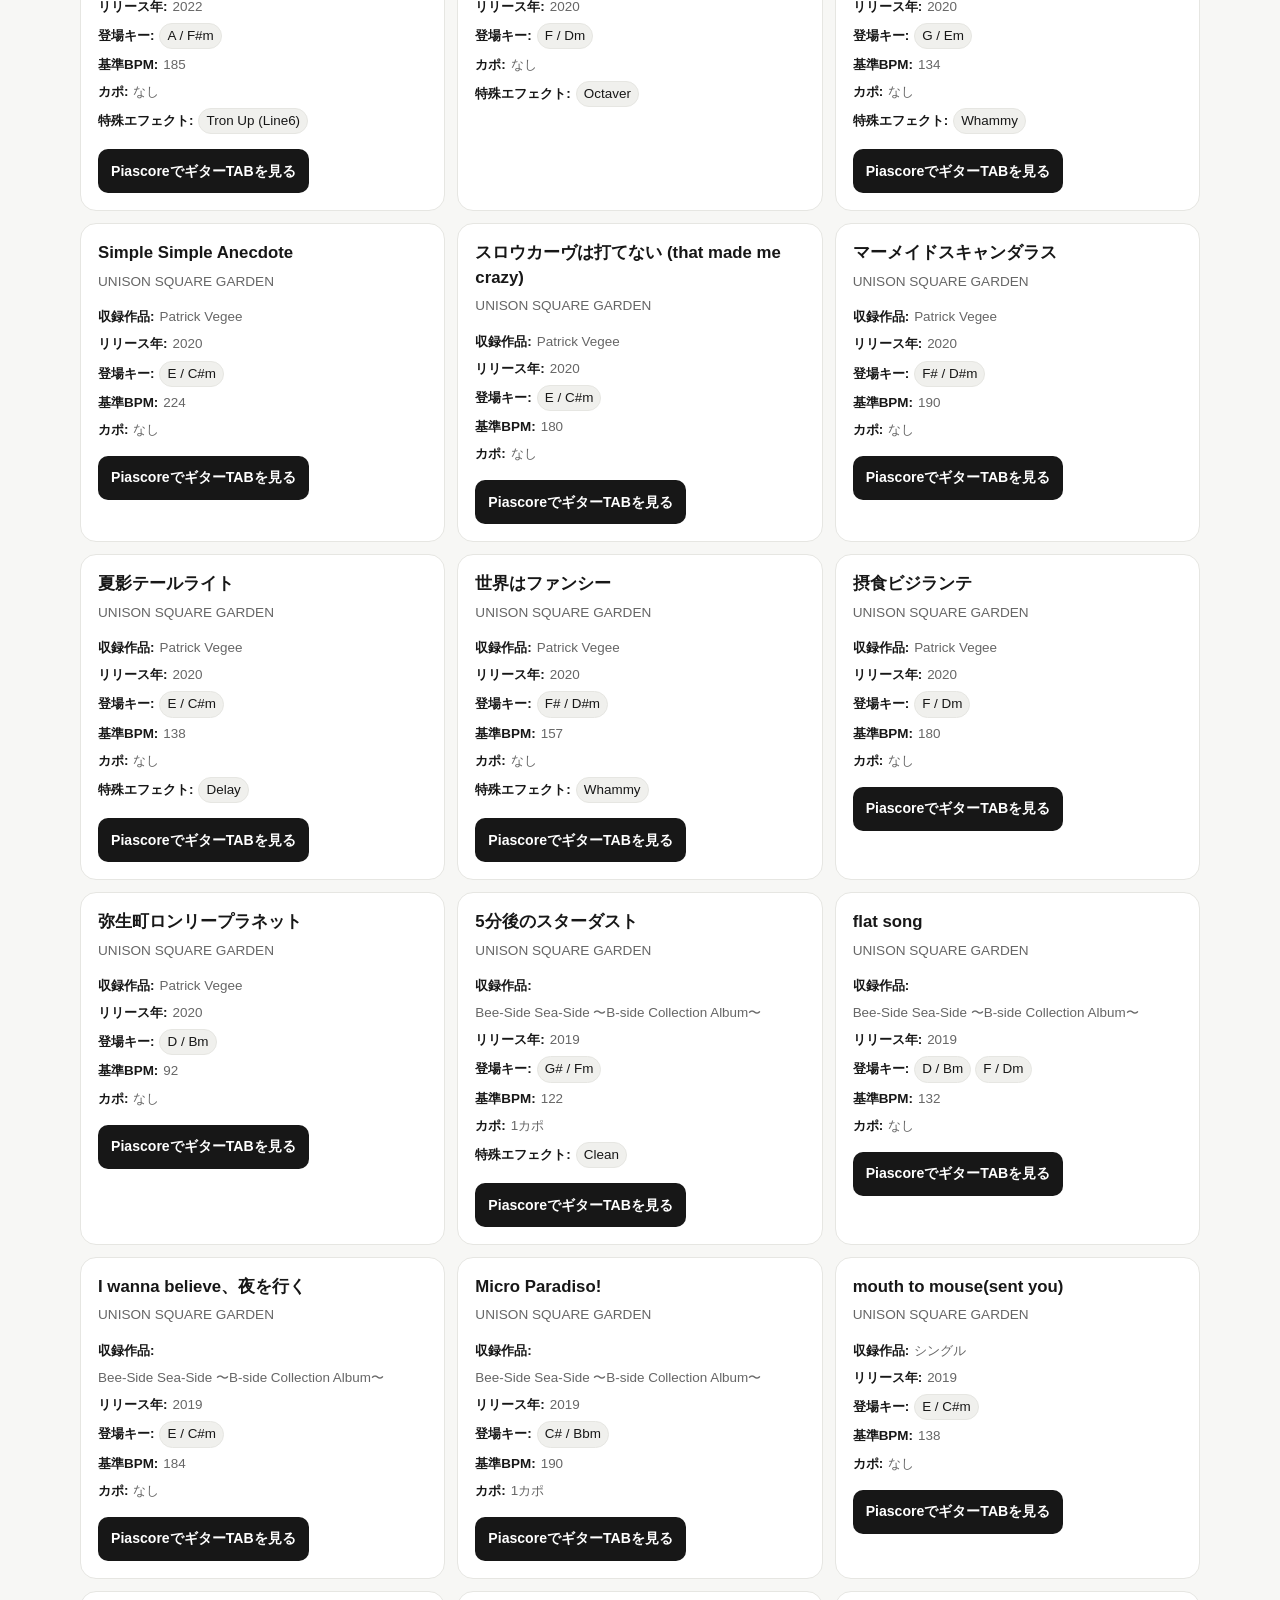
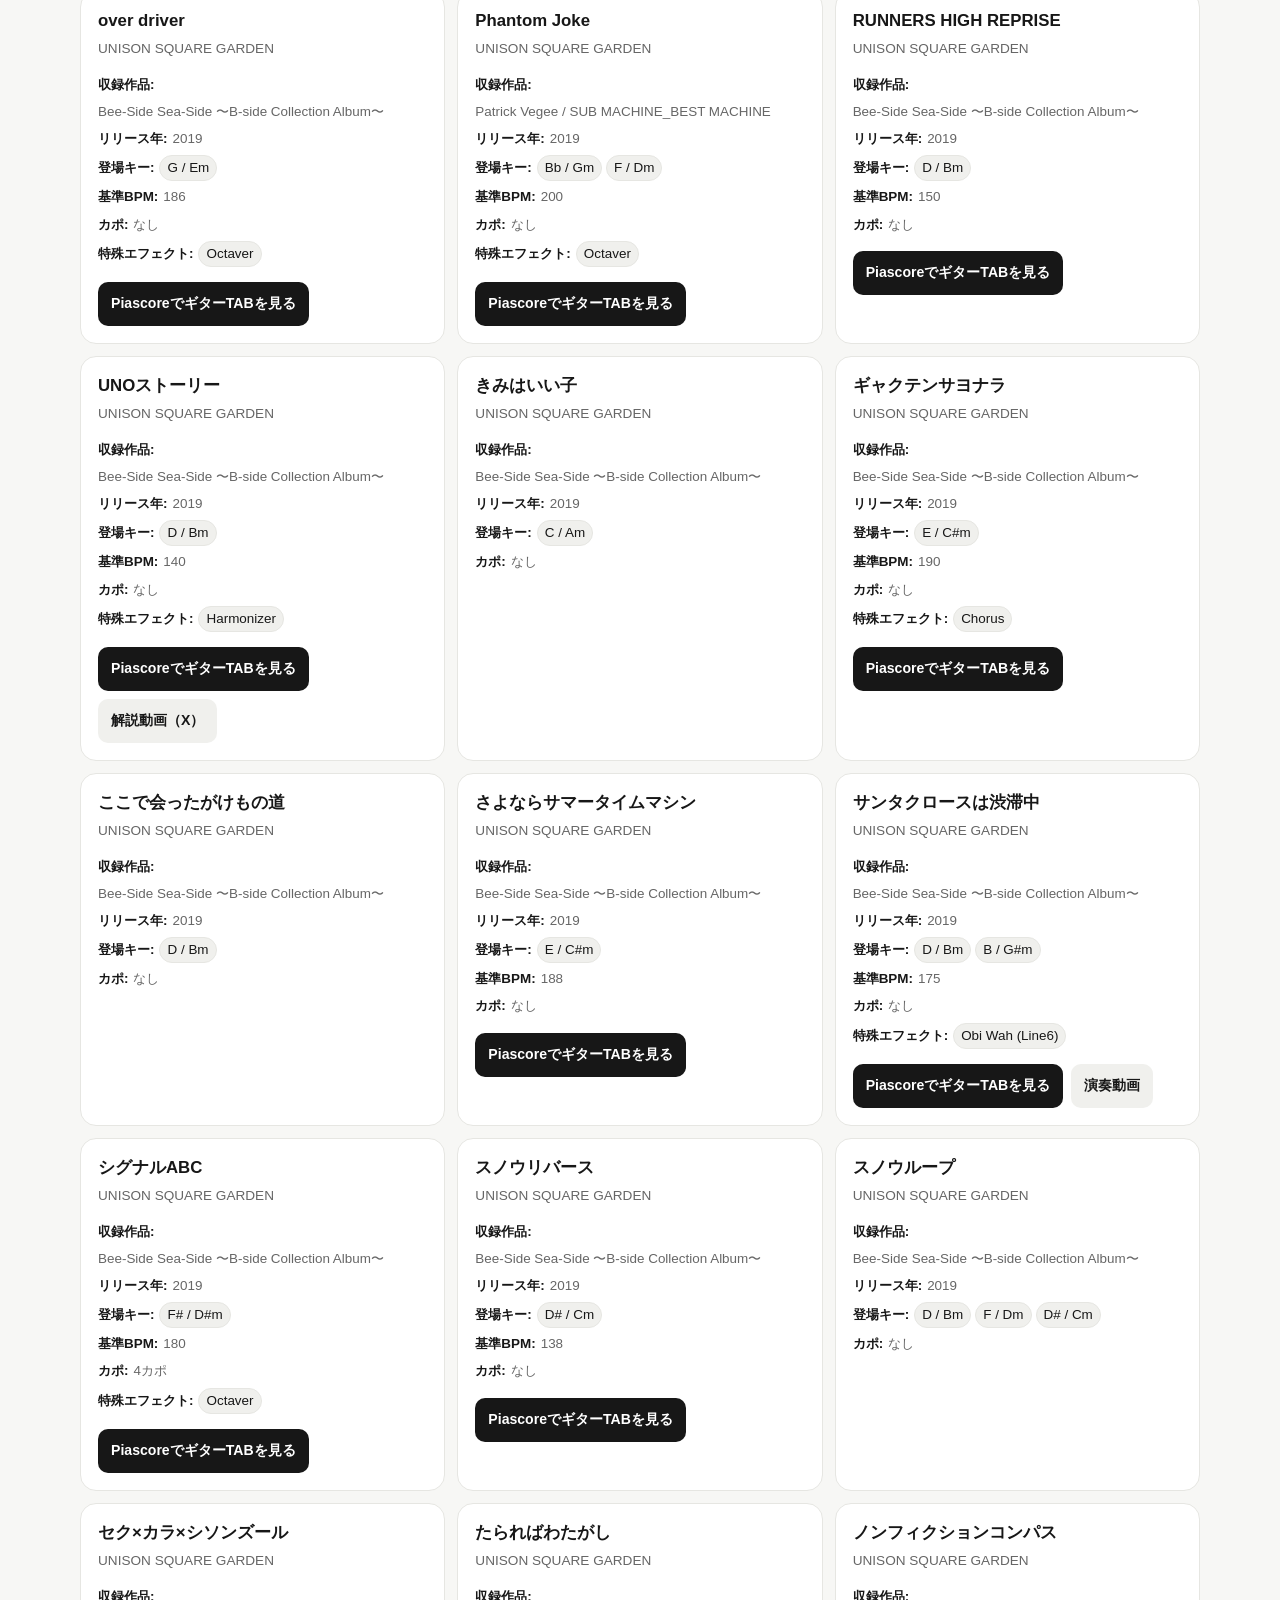
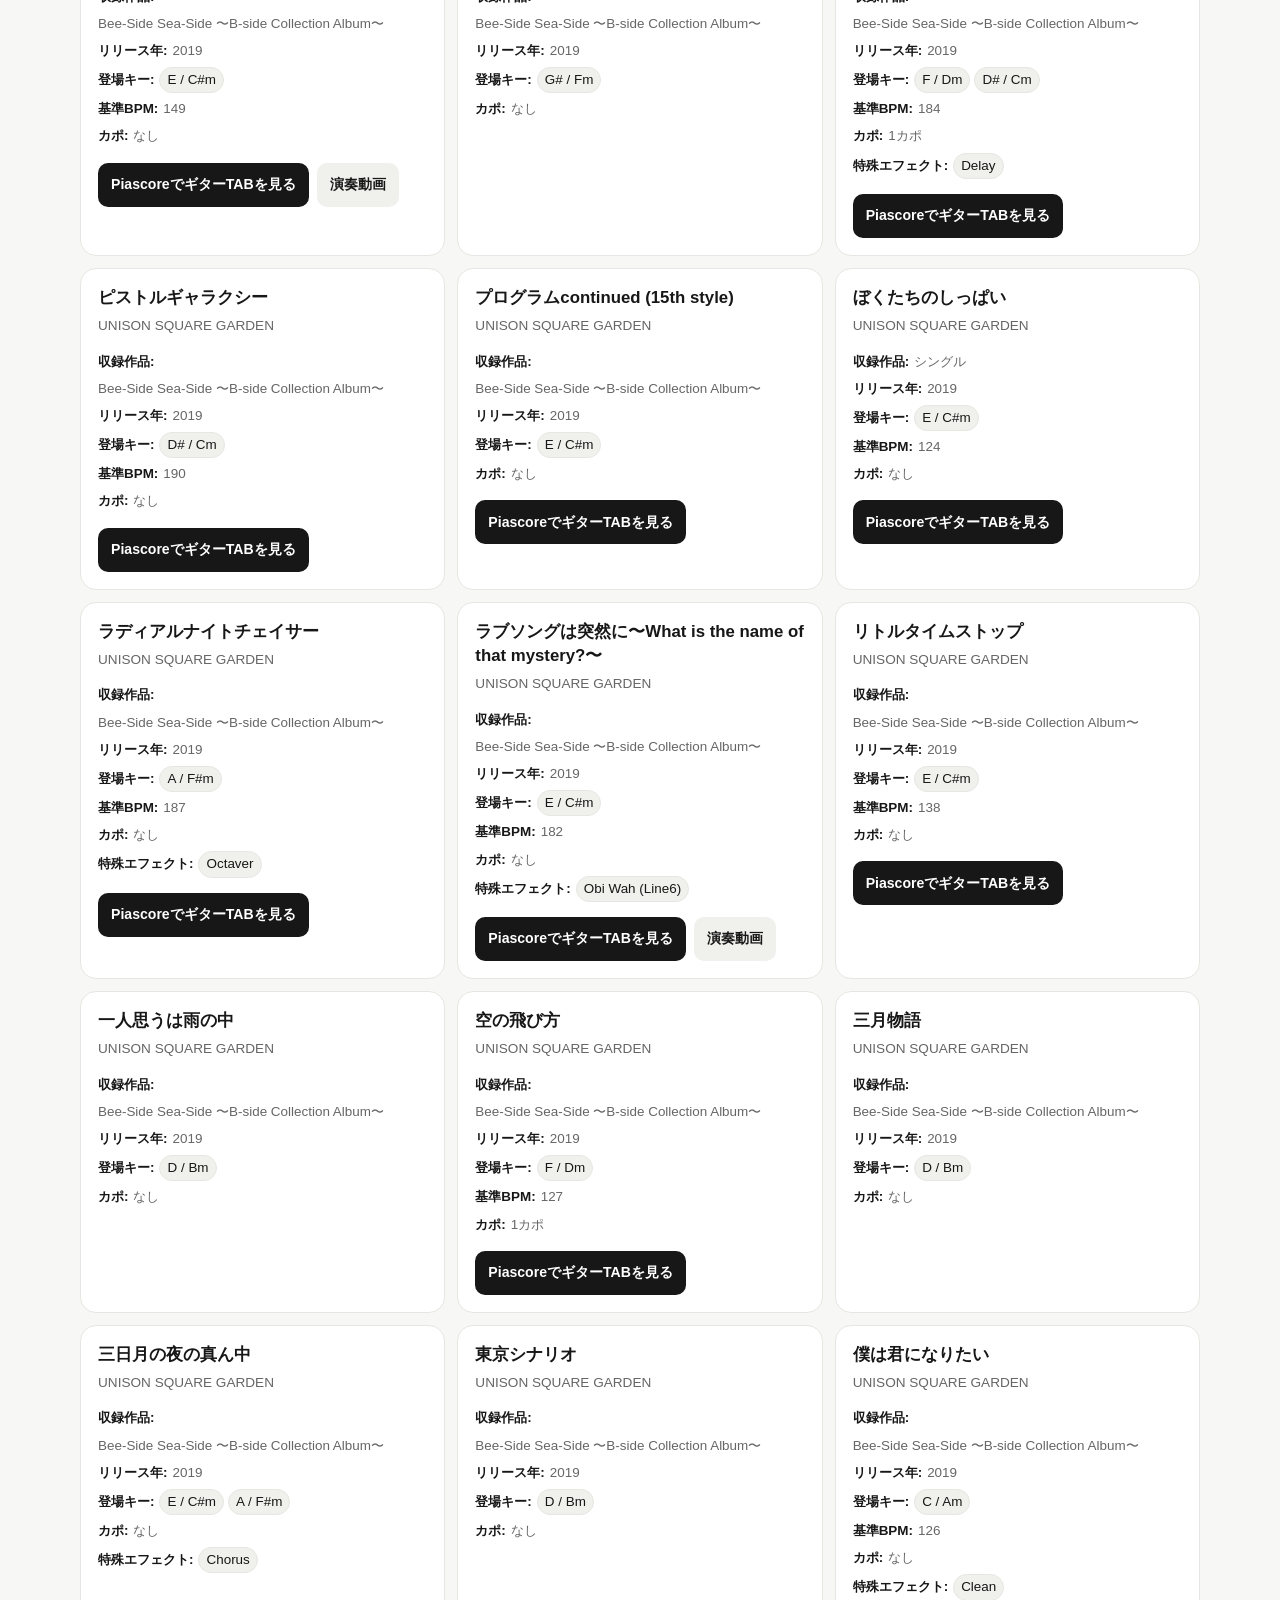
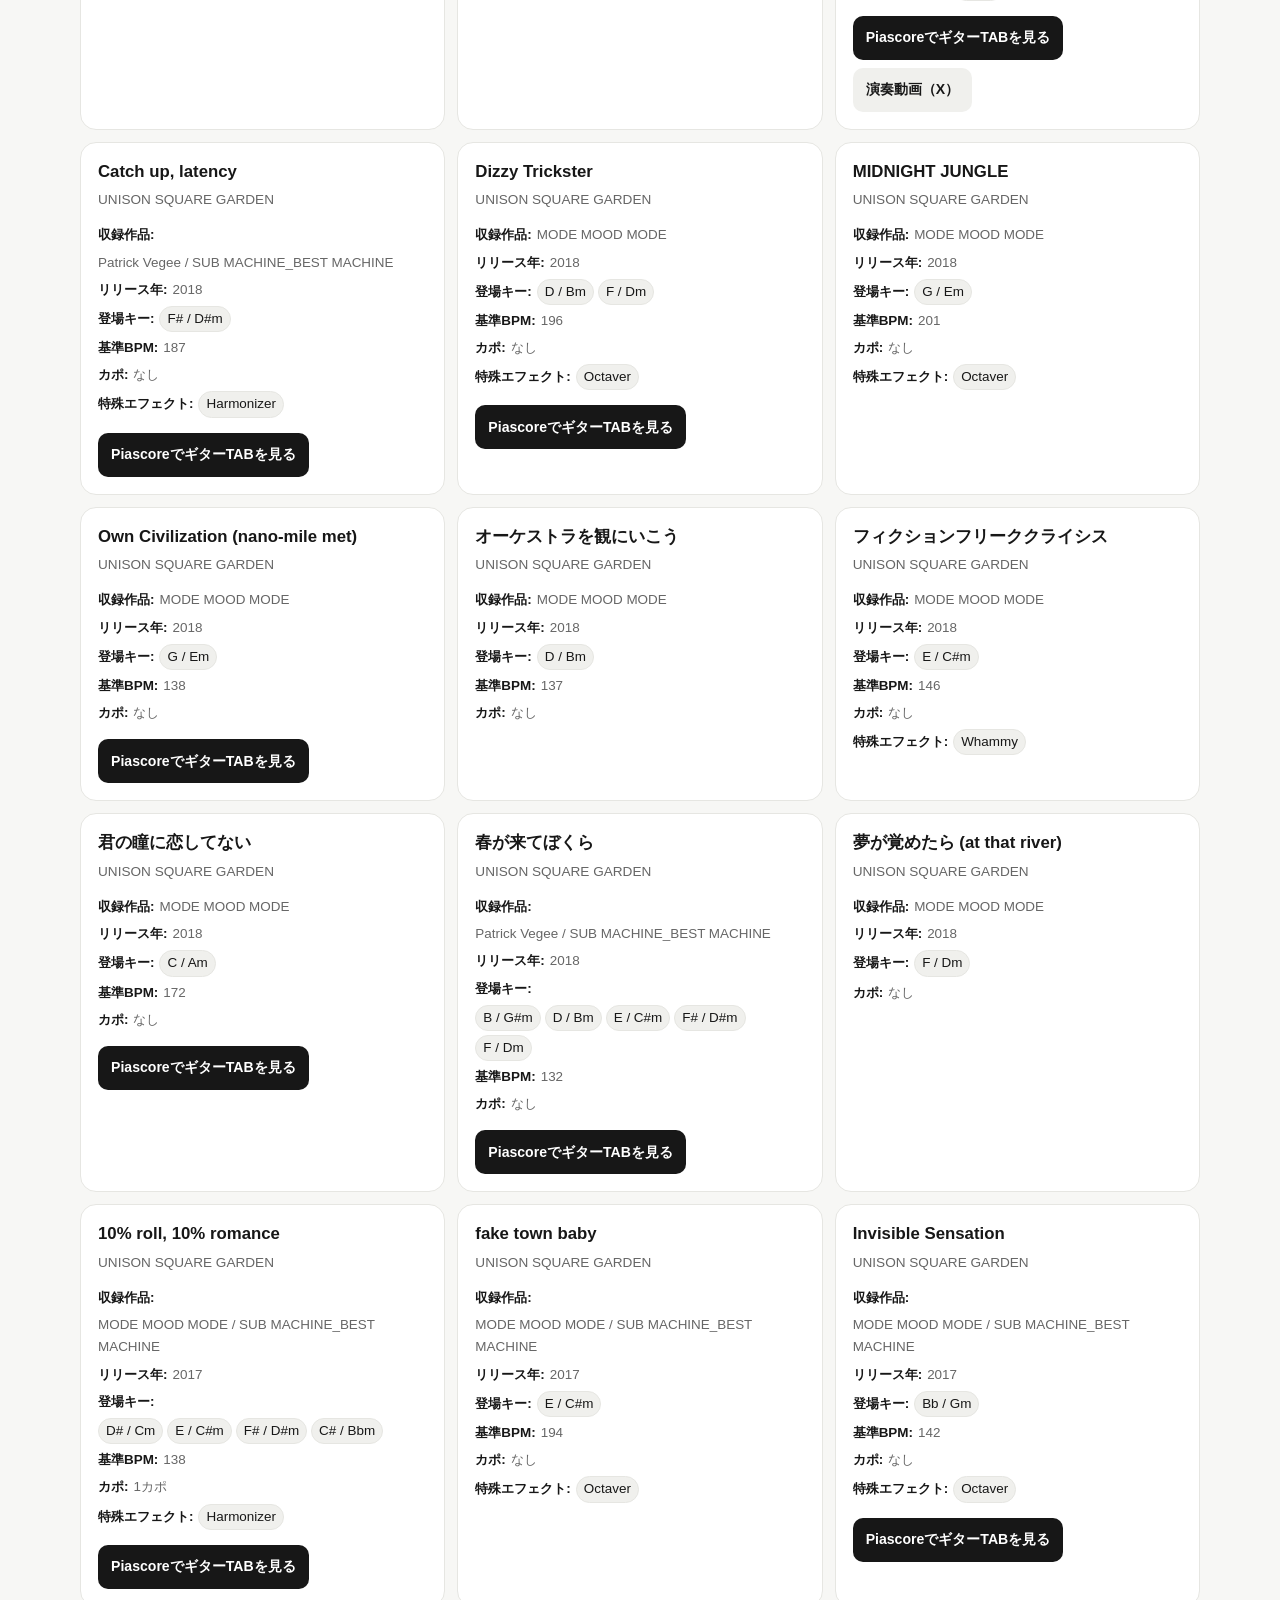
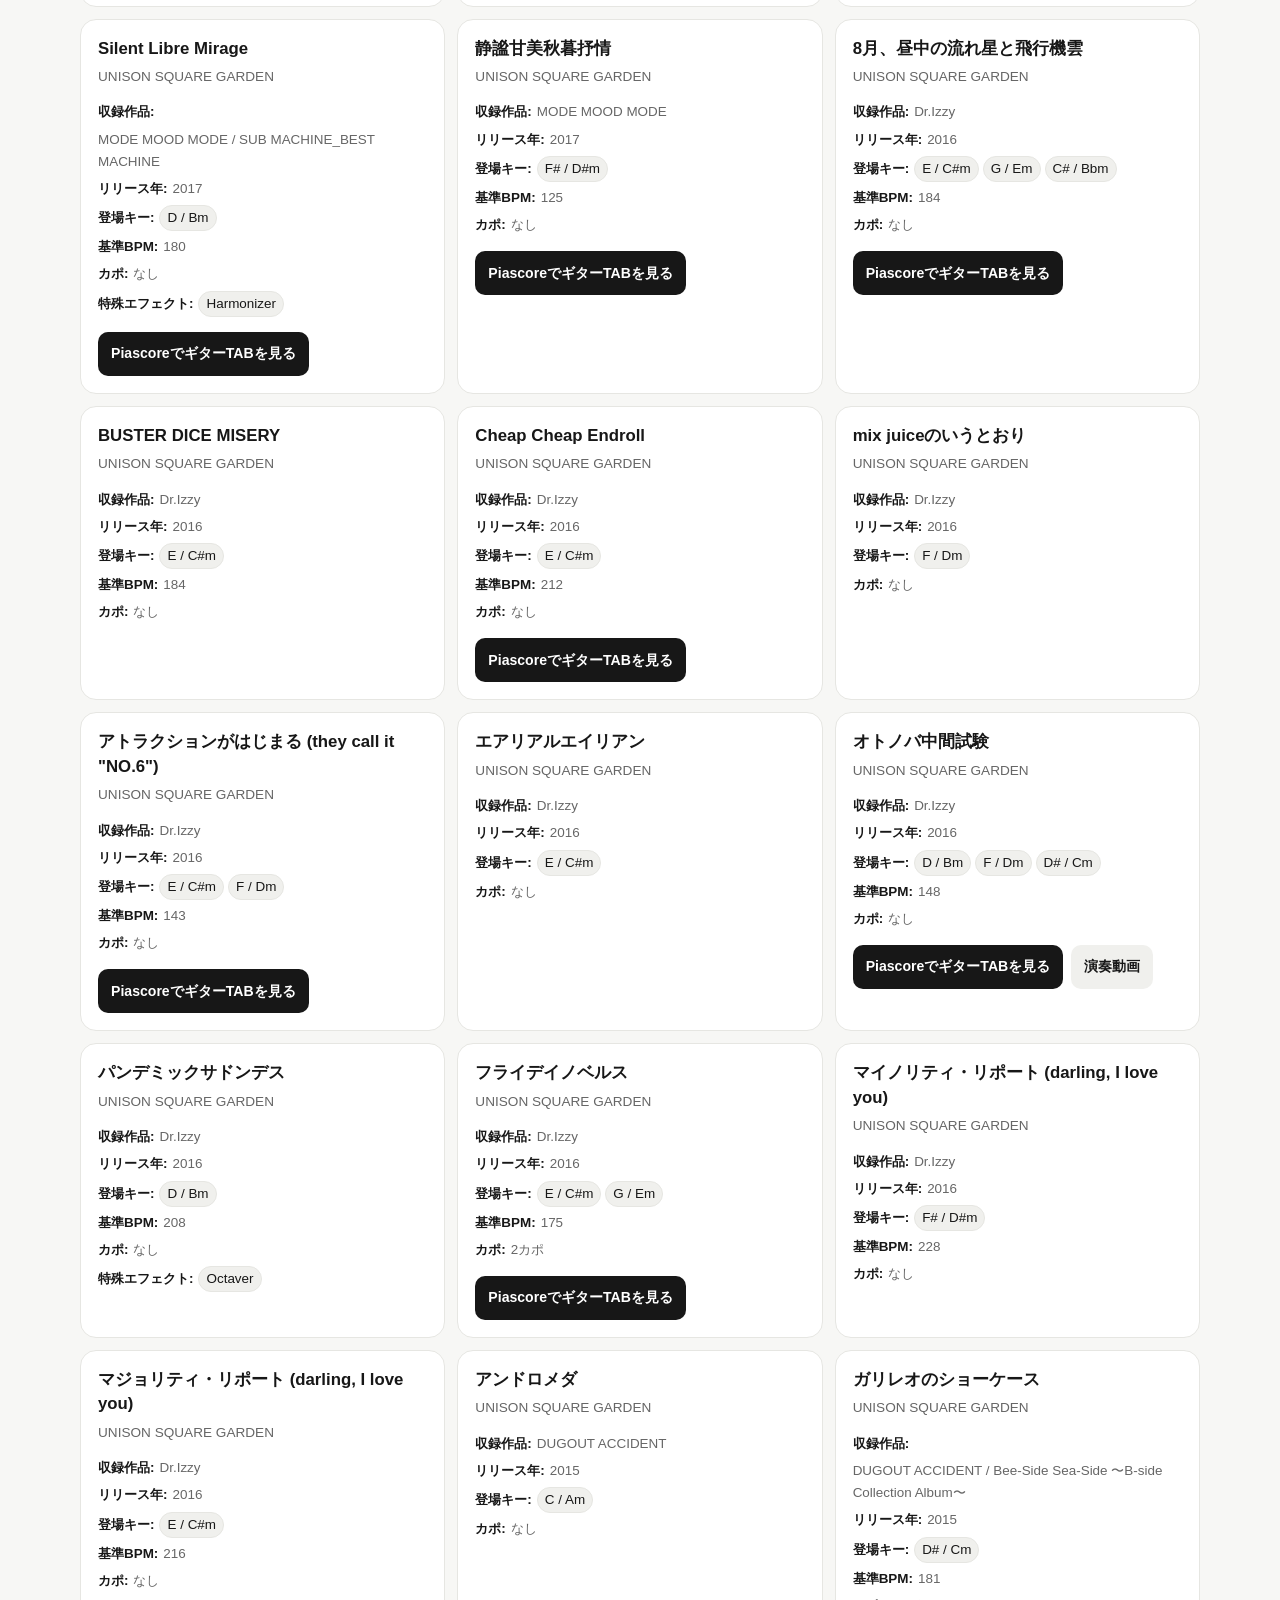
==== commit baf26dd3: "Harden external music links and add restrictive CSP" ====
--- a/index.html
+++ b/index.html
@@ -2,13 +2,25 @@
 <html lang="ja">
 <head>
   <meta charset="utf-8">
+  <meta http-equiv="Content-Security-Policy" content="default-src 'none'; script-src 'self'; style-src 'self'; img-src 'self'; connect-src 'self'; font-src 'self'; object-src 'none'; base-uri 'none'; form-action 'none'; upgrade-insecure-requests">
   <meta name="viewport" content="width=device-width, initial-scale=1">
-  <meta name="description" content="UNISON SQUARE GARDEN／Aoooを中心に、曲名・収録作品・キー・BPMから楽曲を検索し、販売中のギターTABや演奏動画を確認できます。">
+  <meta name="description" content="UNISON SQUARE GARDEN / Aooo を中心に、曲名・収録作品・キー・BPM・カポ・特殊エフェクトから楽曲を検索。販売中のギターTABや演奏・解説動画にもアクセスできます。">
   <link rel="canonical" href="https://hatosan-lab.github.io/music-tab-portal/">
   <meta property="og:title" content="ギターTAB・BPM・キー検索 | Hatosan Music Lab">
-  <meta property="og:description" content="UNISON SQUARE GARDEN／Aoooを中心に、曲名・収録作品・キー・BPMから楽曲を検索し、販売中のギターTABや演奏動画を確認できます。">
+  <meta property="og:description" content="UNISON SQUARE GARDEN / Aooo を中心に、曲名・収録作品・キー・BPM・カポ・特殊エフェクトから楽曲を検索。販売中のギターTABや演奏・解説動画にもアクセスできます。">
   <meta property="og:url" content="https://hatosan-lab.github.io/music-tab-portal/">
   <meta property="og:type" content="website">
+  <meta property="og:image" content="https://hatosan-lab.github.io/music-tab-portal/assets/ogp.png">
+  <meta property="og:image:type" content="image/png">
+  <meta property="og:image:width" content="1200">
+  <meta property="og:image:height" content="630">
+  <meta property="og:image:alt" content="ギターTAB・BPM・キー検索 — UNISON / Aooo 楽曲ポータル | Hatosan Music Lab">
+  <meta name="note:card" content="summary_large_image">
+  <meta name="twitter:card" content="summary_large_image">
+  <meta name="twitter:title" content="ギターTAB・BPM・キー検索 | Hatosan Music Lab">
+  <meta name="twitter:description" content="UNISON SQUARE GARDEN / Aooo を中心に、曲名・収録作品・キー・BPM・カポ・特殊エフェクトから楽曲を検索。販売中のギターTABや演奏・解説動画にもアクセスできます。">
+  <meta name="twitter:image" content="https://hatosan-lab.github.io/music-tab-portal/assets/ogp.png">
+  <meta name="twitter:image:alt" content="ギターTAB・BPM・キー検索 — UNISON / Aooo 楽曲ポータル | Hatosan Music Lab">
   <title>ギターTAB・BPM・キー検索 | Hatosan Music Lab</title>
   <link rel="stylesheet" href="assets/styles.css">
 </head>
@@ -84,6 +96,6 @@
   <footer class="site-footer">
     <div class="footer-inner">楽曲データは管理DBの確認済み情報のみを掲載しています。</div>
   </footer>
-  <script src="assets/app.js?v=20260912-xvideo1" defer></script>
+  <script src="assets/app.js?v=20261015-security1" defer></script>
 </body>
 </html>
--- a/assets/styles.css
+++ b/assets/styles.css
@@ -327,31 +327,6 @@
 }
 
 
-.portal-story {
-  margin: 0 0 28px;
-  padding: 0 0 28px;
-  border-bottom: 1px solid var(--line);
-}
-
-.portal-story h2 {
-  margin: 0;
-  font-size: 1.1rem;
-}
-
-.portal-story > p:not(.eyebrow) {
-  max-width: 720px;
-  margin: 8px 0 0;
-  color: var(--muted);
-  font-size: 0.9rem;
-}
-
-.portal-story-link {
-  display: inline-block;
-  margin-top: 10px;
-  font-weight: 700;
-  text-underline-offset: 3px;
-}
-
 .site-footer {
   border-top: 1px solid var(--line);
   background: var(--surface);
